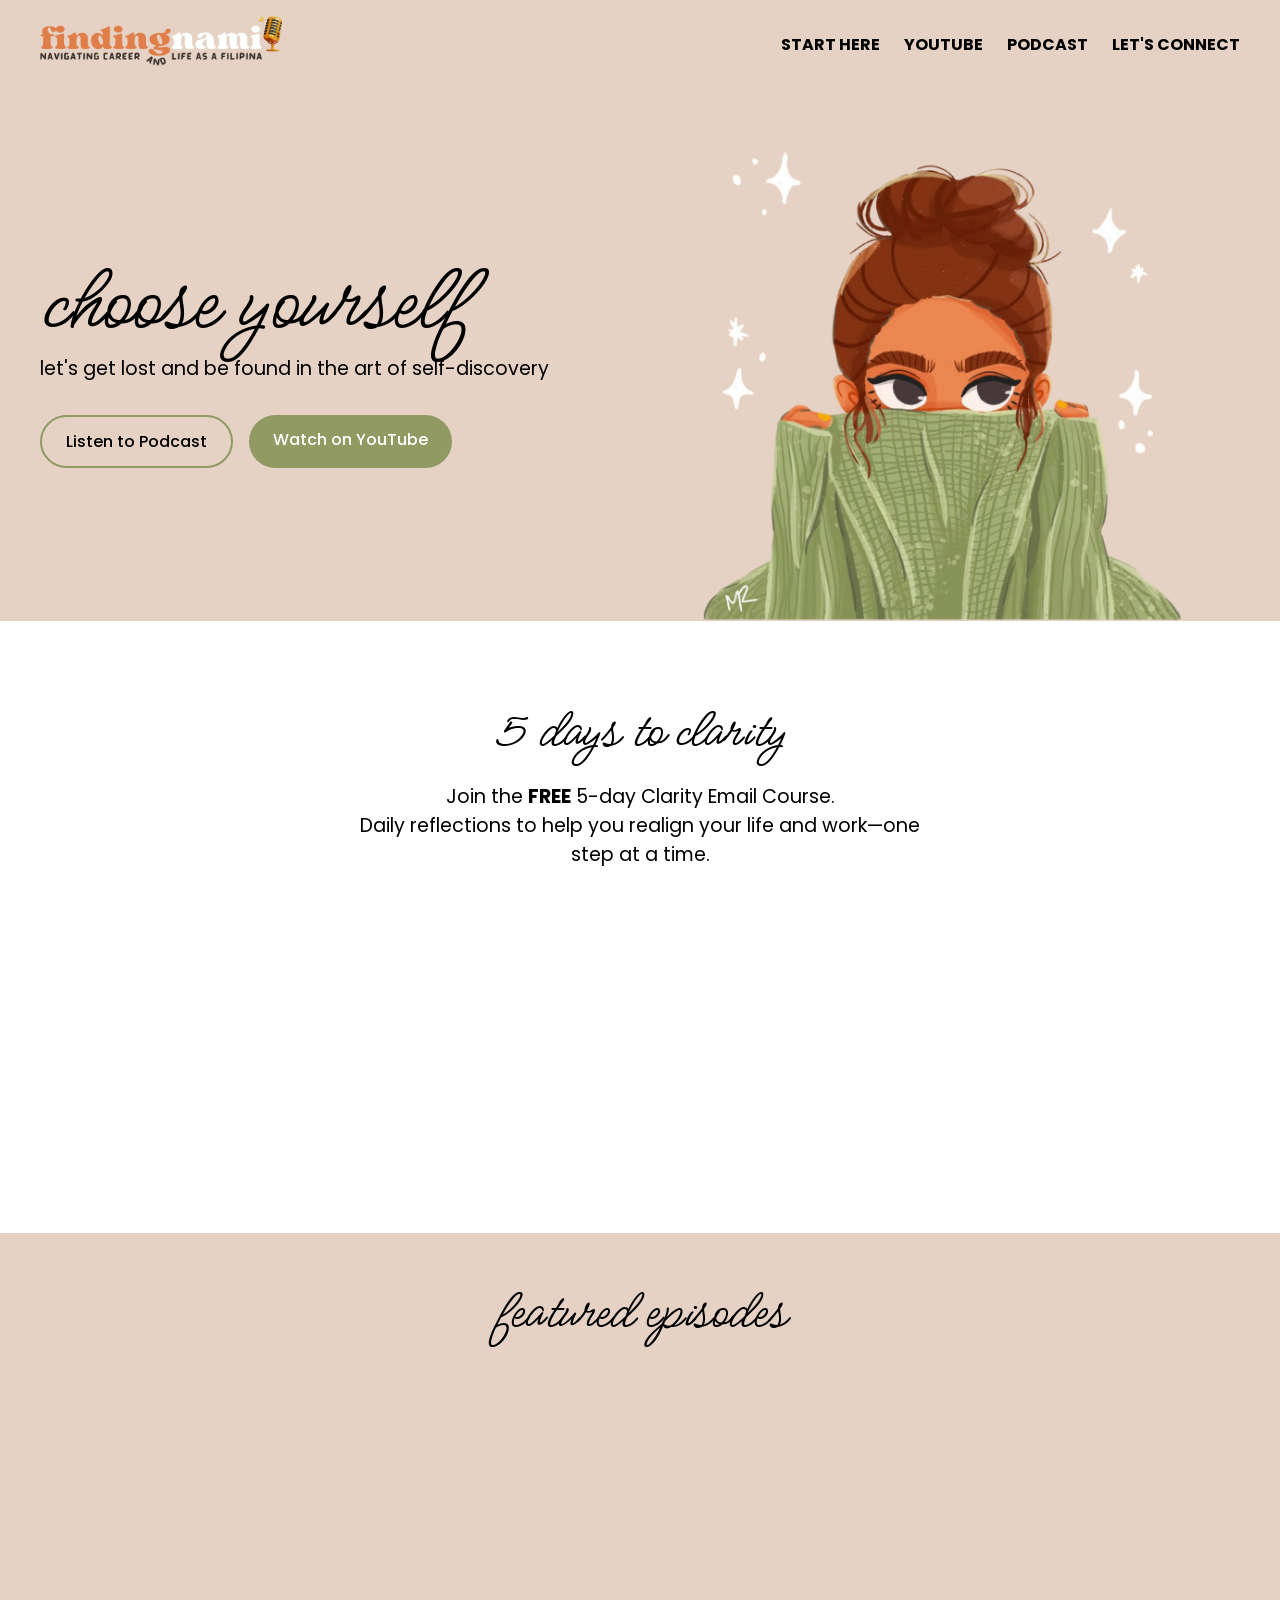
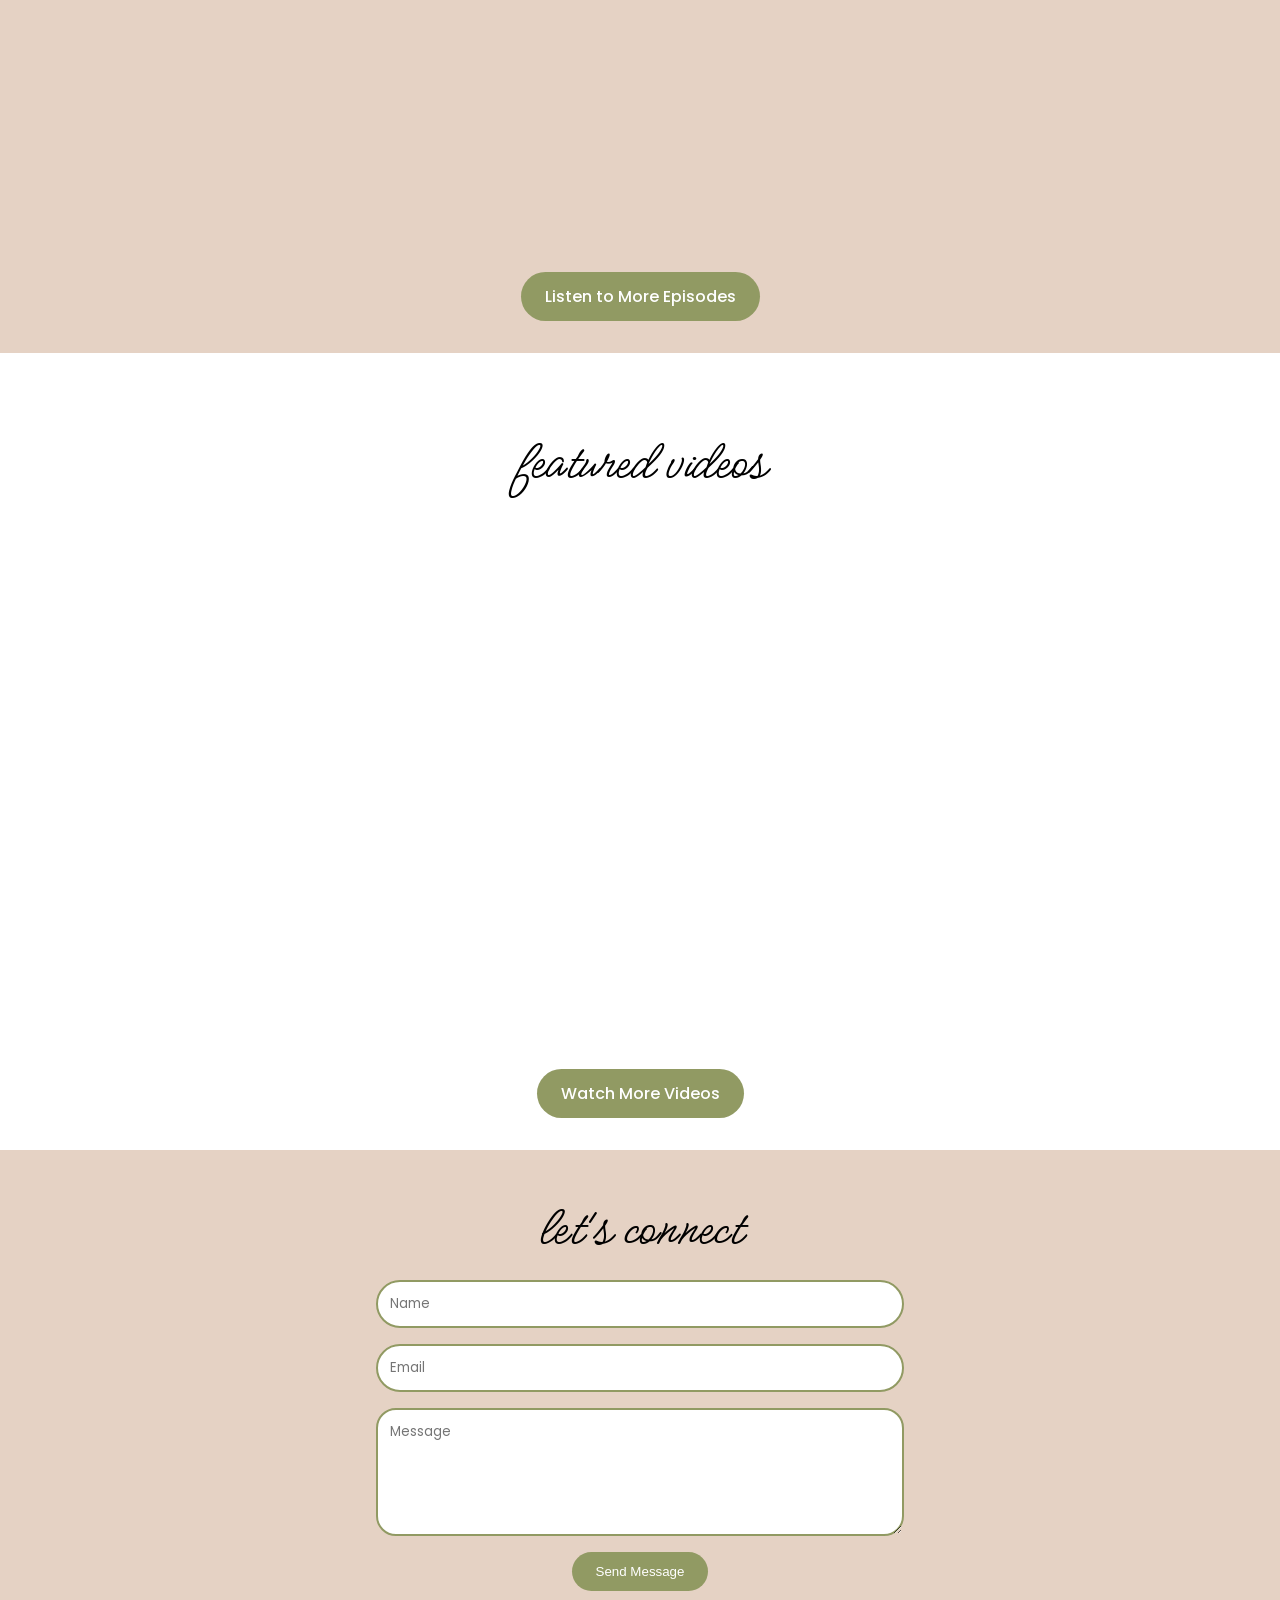
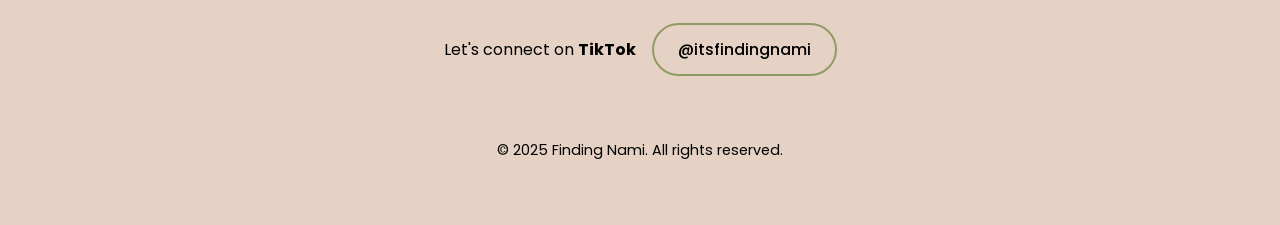
==== index.html @ 9c618890 "update buttons and from" ====
<!DOCTYPE html>
<html lang="en">
<head>
  <meta charset="UTF-8" />
  <meta name="viewport" content="width=device-width, initial-scale=1.0" />
  <title>Finding Nami</title>
  <link href="https://fonts.googleapis.com/css2?family=Meow+Script&family=Poppins:wght@300;400;600&display=swap" rel="stylesheet">
  <link rel="stylesheet" href="styles.css">
</head>
<body>
  <header>
    <div class="logo">
        <img src="Assets/findingnami-logo.png" alt="Finding Nami Logo" />
    </div>
    <nav class="desktop-nav">
      <a href="#start">START HERE</a>
      <a href="#youtube">YOUTUBE</a>
      <a href="#podcast">PODCAST</a>
      <a href="#connect">LET'S CONNECT</a>
    </nav>
    <div class="hamburger" id="hamburger">
      <div class="bar"></div>
      <div class="bar"></div>
      <div class="bar"></div>
    </div>
    <nav class="mobile-nav" id="mobileNav">
      <a href="#start">START HERE</a>
      <a href="#youtube">YOUTUBE</a>
      <a href="#podcast">PODCAST</a>
      <a href="#connect">LET'S CONNECT</a>
    </nav>
  </header>

  <section class="hero">
    <div class="hero-text">
      <h1 class="fade-left">choose yourself</h1>
      <p>let's get lost and be found in the art of self-discovery</p>
      <div class="buttons">
        <a href="#podcast" class="btn-outline">Listen to Podcast</a>
        <a href="#youtube" class="btn-filled">Watch on YouTube</a>
      </div>
    </div>
    <div class="hero-img">
      <img src="Assets/hero-image.png" alt="podcast art" />
    </div>
  </section>

  <section id="start">
    <div class="wrapper">
  <h2 class="section-title">5 days to clarity</h2>
  <p class="subheading">
    Join the <strong>FREE</strong> 5-day Clarity Email Course.<br />
    Daily reflections to help you realign your life and work—one step at a time.
  </p>

  <div class="beehiiv-wrapper">
  <iframe 
    src="https://subscribe-forms.beehiiv.com/7eb0eda3-1965-4db3-85fc-6cc9157472f8"
    class="beehiiv-embed"
    frameborder="0"
    scrolling="no">
  </iframe>
</div>

  </div>
</section>
  
  <div data-beehiiv-form="7eb0eda3-1965-4db3-85fc-6cc9157472f8" data-beehiiv-form-embed="true"></div>
  <script async src="https://subscribe-forms.beehiiv.com/embed.js"></script>
</section>


  



  <section id="podcast" class="fade-in">
    <div class="wrapper">
  <h2 class="section-title">featured episodes</h2>

  <!-- Auto-updating latest episode (Spotify Show Embed) -->
  <div class="podcast-latest">
    <iframe 
      style="border-radius:12px" 
      src="https://open.spotify.com/embed/show/1L1lXG83sHGZ2fkeadP5fZ" 
      width="100%" 
      height="152" 
      frameborder="0" 
      allow="autoplay; clipboard-write; encrypted-media; fullscreen; picture-in-picture" 
      loading="lazy">
    </iframe>
  </div>

  <!-- Manually added recent episodes -->
  <div class="podcast-grid">
    <!-- Replace EPISODE_ID_1 and EPISODE_ID_2 with your real ones -->
    <iframe 
      style="border-radius:12px" 
      src="https://open.spotify.com/embed/episode/2FotekSiltUQz8Az6QCmD9" 
      width="100%" 
      height="152" 
      frameborder="0" 
      allow="autoplay; clipboard-write; encrypted-media; fullscreen; picture-in-picture" 
      loading="lazy">
    </iframe>

    <iframe 
      style="border-radius:12px" 
      src="https://open.spotify.com/embed/episode/4nx0Om9UaBrQkd7lR9Ir2S" 
      width="100%" 
      height="152" 
      frameborder="0" 
      allow="autoplay; clipboard-write; encrypted-media; fullscreen; picture-in-picture" 
      loading="lazy">
    </iframe>
  </div>

  <div class="buttons center-btn">
        <a href="https://open.spotify.com/show/1L1lXG83sHGZ2fkeadP5fZ" class="btn-filled">Listen to More Episodes</a>
      </div>
</div>
</section>

<section id="youtube" class="fade-in">
    <div class="wrapper">
  <h2 class="section-title">featured videos</h2>
  <div class="playlist-container">
    
    <!-- Main Playlist (Left) -->
    <div class="main-playlist">
      <iframe 
        width="100%" 
        height="500" 
        src="https://www.youtube.com/embed/videoseries?list=UU6l19gkK8lrSNndKZn0g7qA" 
        frameborder="0" 
        allow="accelerometer; autoplay; clipboard-write; encrypted-media; gyroscope; picture-in-picture" 
        allowfullscreen>
      </iframe>
    </div>

    <!-- Sidebar Playlists (Right) -->
    <div class="sidebar-playlists">
      <iframe 
        width="100%" 
        height="150" 
        src="https://www.youtube.com/embed/videoseries?list=PL9J-J-fU6z0ut56jv21uijq3hP5XPcJ7s" 
        frameborder="0" 
        allowfullscreen>
      </iframe>
      <iframe 
        width="100%" 
        height="150" 
        src="https://www.youtube.com/embed/videoseries?list=PL9J-J-fU6z0tZ53-jjkLgptfhuTUybLL_" 
        frameborder="0" 
        allowfullscreen>
      </iframe>
      <iframe 
        width="100%" 
        height="150" 
        src="https://www.youtube.com/embed/videoseries?list=PL9J-J-fU6z0t3MOR-mCqgVOJbLePaRjXH" 
        frameborder="0" 
        allowfullscreen>
      </iframe>
    </div>

  </div>

  <div class="buttons center-btn">
        <a href="https://youtube.com/@itsfindingnami" class="btn-filled">Watch More Videos</a>
      </div>
    </div>
</section>


  <section id="connect" class="fade-in">
  <h2 class="section-title">let's connect</h2>
  <form action="https://formsubmit.co/itsfindingnami@gmail.com" method="POST">
    <input type="text" name="name" placeholder="Name" required />
    <input type="email" name="email" placeholder="Email" required />
    <textarea name="message" rows="5" placeholder="Message" required></textarea>

    <input type="hidden" name="_captcha" value="false">
    <!-- Optional redirect -->
    <!-- <input type="hidden" name="_next" value="https://yourdomain.com/thank-you.html"> -->

    <button class="btn-filled" type="submit">Send Message</button>
  </form>
<section id="social-links">
  <div class="connect-social">
    <p class="social-handle">Let's connect on <strong>TikTok</strong></p>
    <div class="buttons">
      <a href="https://tiktok.com/@itsfindingnami" class="btn-outline">@itsfindingnami</a>
    </div>
  </div>
</section>



  <footer>
    &copy; 2025 Finding Nami. All rights reserved.
  </footer>

  <script src="script.js" defer></script>

</body>
</html>
---- styles.css ----
/* Base Styles */
html {
  scroll-behavior: smooth;
}

.fade-in {
  opacity: 0;
  transform: translateY(30px);
  transition: opacity 0.8s ease, transform 0.8s ease;
}

.fade-in.show {
  opacity: 1;
  transform: translateY(0);
}

.fade-left {
  opacity: 0;
  transform: translateX(-50px);
  transition: opacity 1s ease, transform 1s ease;
}

.fade-left.show {
  opacity: 1;
  transform: translateX(0);
}


body {
  margin: 0;
  font-family: 'Poppins', sans-serif;
  background-color: #E5D2C4;
  color: #000;
}

.wrapper {
  max-width: 1200px;
  margin: 0 auto;
  padding: 0 1rem;
}

header {
  display: flex;
  justify-content: space-between;
  align-items: center;
  padding: 1rem 2rem;
  background-color: #E5D2C4;
  color: black;
  position: relative;
  max-width: 1200px;
  margin: 0 auto;
}

.logo img {
  max-height: 50px;
}

nav.desktop-nav {
  display: flex;
}

nav.desktop-nav a {
  color: #000;
  text-decoration: none;
  margin-left: 1.5rem;
  font-weight: 700;
}

.hamburger {
  display: none;
  flex-direction: column;
  cursor: pointer;
  gap: 4px;
}

.hamburger .bar {
  width: 25px;
  height: 3px;
  background-color: #000;
}

nav.mobile-nav {
  display: none;
  flex-direction: column;
  position: absolute;
  top: 100%;
  left: 0;
  width: 100%;
  background-color: #E5D2C4;
  padding: 1rem 0;
  text-align: center;
  z-index: 10;
}

nav.mobile-nav.show {
  display: flex;
}

nav.mobile-nav a {
  margin: 0.5rem 0;
  font-weight: bold;
  color: #000;
  text-decoration: none;
}

section {
  padding: 0 2rem 2rem 2rem;
}

section > .wrapper {
  max-width: 1200px;
  margin: 0 auto;
}

.hero {
  display: flex;
  flex-wrap: wrap;
  align-items: center;
  justify-content: space-between;
  padding-bottom: 0;
  max-width: 1200px;
  margin: 0 auto;
  padding: 2rem;
  padding-bottom: 0;
}

.hero-text {
  flex: 1 1 45%;
}

.hero-text h1 {
  font-family: 'Meow Script', cursive;
  font-size: 6rem;
  margin: 0 0 1rem;
  font-weight: 400;
  line-height: 60px;
}

.hero-text p {
  font-size: 1.2rem;
  margin-bottom: 2rem;
}

.buttons {
  display: flex;
  gap: 1rem;
  flex-wrap: wrap;
}

.btn-outline,
.btn-filled {
  text-decoration: none;
  display: inline-block;
}

.btn-outline {
  border: 2px solid #919A63;
  padding: 0.75rem 1.5rem;
  border-radius: 999px;
  background: none;
  color: black;
  font-weight: 500;
  cursor: pointer;
}

.btn-outline:hover {
  background-color: #919A63;
  color: #fff;
}

.btn-filled {
  background-color: #919A63;
  color: white;
  border: none;
  padding: 0.75rem 1.5rem;
  border-radius: 999px;
  font-weight: 500;
  cursor: pointer;
}

.btn-filled:hover {
  background-color: #fff;
  color: #919A63;
}

.hero-img {
  flex: 1 1 45%;
  display: flex;
  justify-content: center;
  align-items: center;
}

.hero-img img {
  width: 100%;
  height: auto;
  max-width: 500px;
}

h2.section-title {
  text-align: center;
  font-family: 'Meow Script', cursive;
  font-size: 3.5rem;
  margin-bottom: 1rem;
  font-weight: 400;
}

.subheading {
  text-align: center;
  font-size: 1.2rem;
  max-width: 600px;
  margin: 0 auto 2rem;
}

.center-embed {
  display: flex;
  justify-content: center;
}

form {
  display: flex;
  flex-direction: column;
  align-items: center;
  gap: 1rem;
  max-width: 500px;
  margin: 0 auto;
}

input, textarea {
  width: 100%;
  padding: 0.75rem;
  border-radius: 999px;
  border: 2px solid #919A63;
  font-family: 'Poppins', sans-serif;
}

textarea {
  border-radius: 20px;
  resize: vertical;
}

footer {
  text-align: center;
  padding: 2rem;
  font-size: 0.9rem;
}

.social-handle {
  text-align: center;
  margin-top: 2rem;
}

#start, #youtube {
  background-color: #ffffff;
  padding: 2rem 0;
  width: 100%;
}

#start > *, #podcast > * {
  max-width: 1200px;
  margin-left: auto;
  margin-right: auto;
  padding: 0 2rem;
}

[data-beehiiv-form] {
  display: block !important;
  max-width: 600px;
  margin: 2rem auto 0;
}

.playlist-container {
  display: flex;
  flex-wrap: wrap;
  gap: 2rem;
  margin-top: 2rem;
}

.main-playlist {
  flex: 2;
  min-width: 300px;
}

.sidebar-playlists {
  flex: 1;
  display: flex;
  flex-direction: column;
  gap: 1rem;
  min-width: 250px;
}

.sidebar-playlists iframe {
  border-radius: 8px;
}

.center-btn {
  display: flex;
  justify-content: center;
  margin-top: 2rem;
}

.beehiiv-wrapper {
  display: flex;
  justify-content: center;
  padding: 0 1rem;
  box-sizing: border-box;
  width: 100%;
  overflow-x: hidden;
}

.beehiiv-embed {
  width: 100%;
  max-width: 100%;
  height: 300px;
  border: none;
  border-radius: 12px;
  background-color: white;
  box-sizing: border-box;
}

.connect-social {
  display: flex;
  align-items: center;
  justify-content: center;
  gap: 1rem;
  flex-wrap: wrap;
  margin-top: 2rem;
  text-align: center;
}

.connect-social p {
  margin: 0;
}



/* Mobile Styles */
@media (max-width: 768px) {
  header {
    flex-direction: row;
    justify-content: space-between;
    align-items: center;
  }

  .logo {
    order: 1;
  }

  .hamburger {
    display: flex;
    order: 2;
    margin-top: 0;
  }

  .desktop-nav {
    display: none !important;
  }

  .hero {
    flex-direction: column;
    text-align: center;
  }

  .hero-text, .hero-img {
    flex: 1 1 100%;
  }

  .buttons {
    justify-content: center;

  }

  .playlist-container {
    flex-direction: column;
  }

  .main-playlist iframe,
  .sidebar-playlists iframe {
    height: 250px;
  }

  nav.mobile-nav {
  flex-direction: column;
  position: fixed;
  top: 0;
  right: -100%; /* hidden off-screen */
  left: auto;
  height: 100vh;
  width: 250px;
  background-color: #E5D2C4;
  padding: 2rem 1rem;
  text-align: center;
  z-index: 1000;
  transition: right 0.3s ease-in-out;
  display: flex; /* Always set to flex, no display: none */
  pointer-events: none; /* Prevent interaction when hidden */
  opacity: 0; /* Make invisible */
}

nav.mobile-nav.show {
  right: 0; /* Slide in */
  pointer-events: auto; /* Enable interaction */
  opacity: 1;
}

.beehiiv-embed {
    height: 350px; /* increase if content is tall on small screens */
  }


}
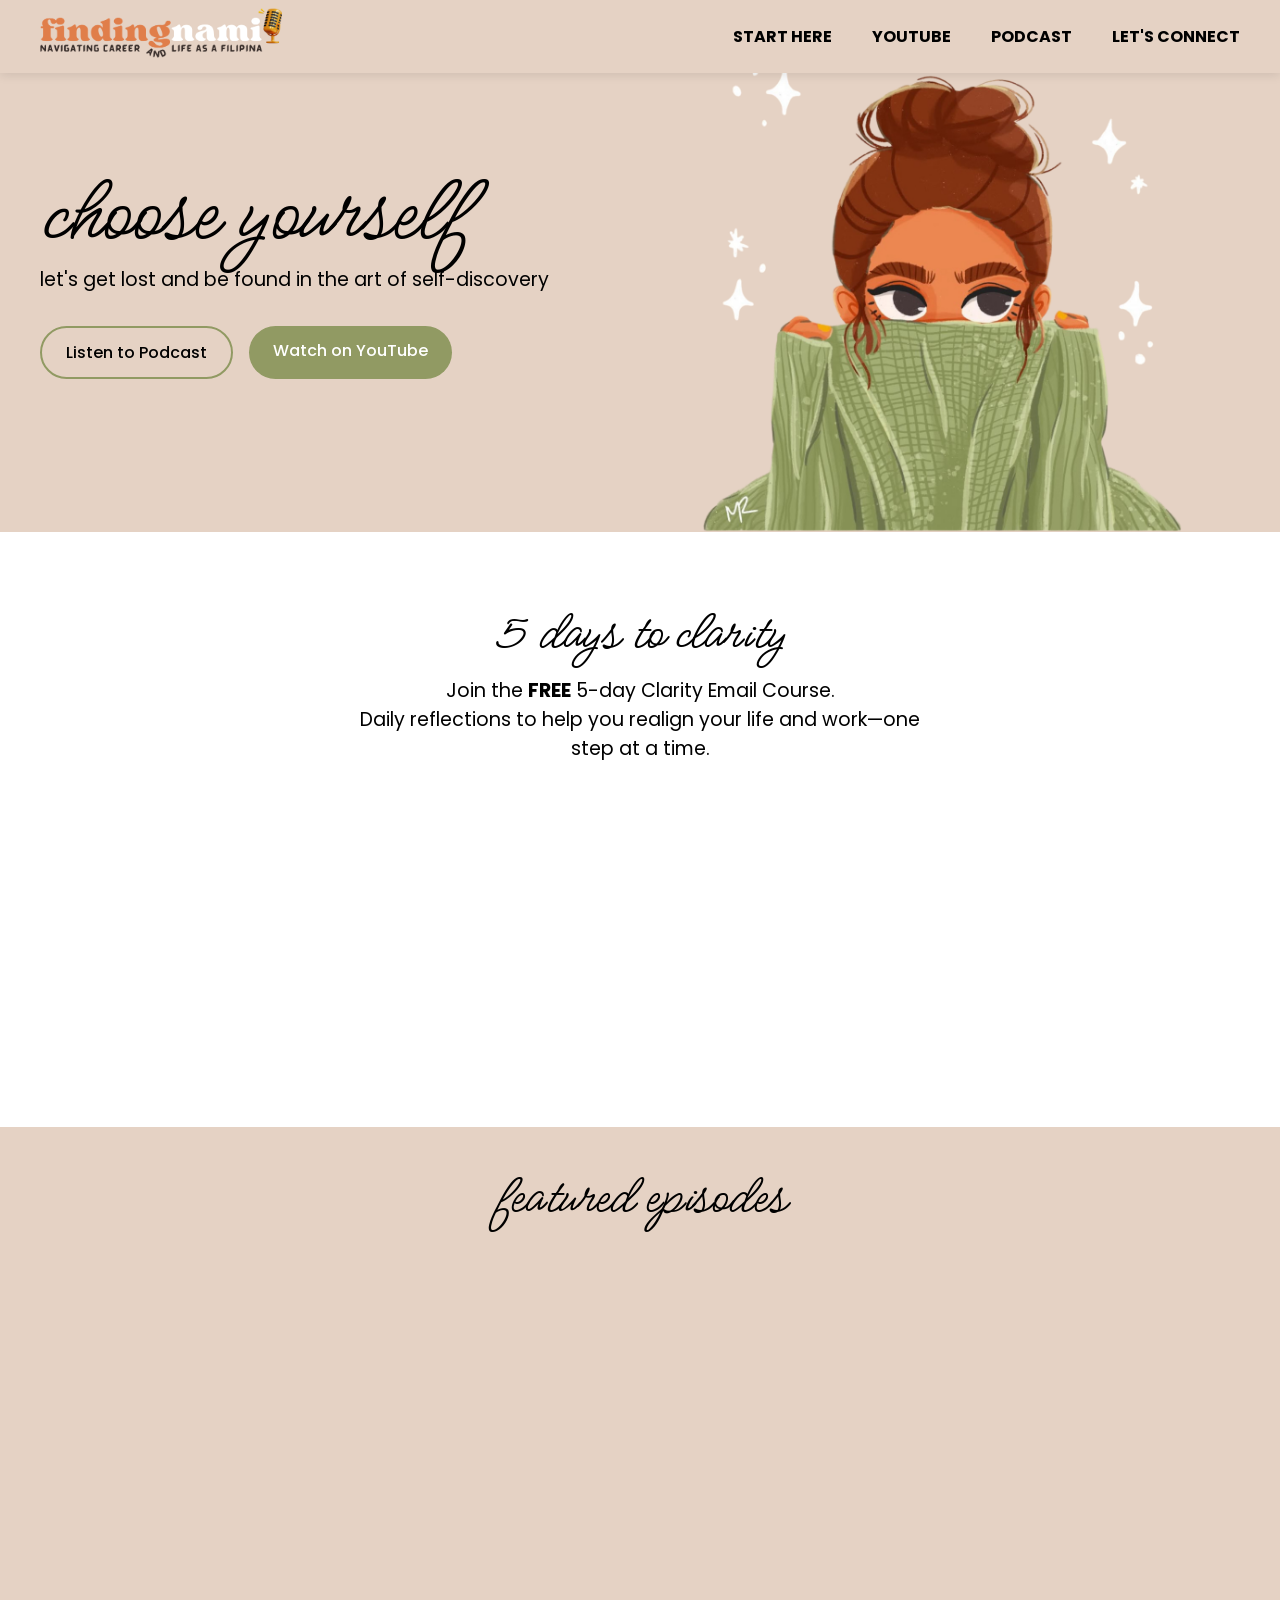
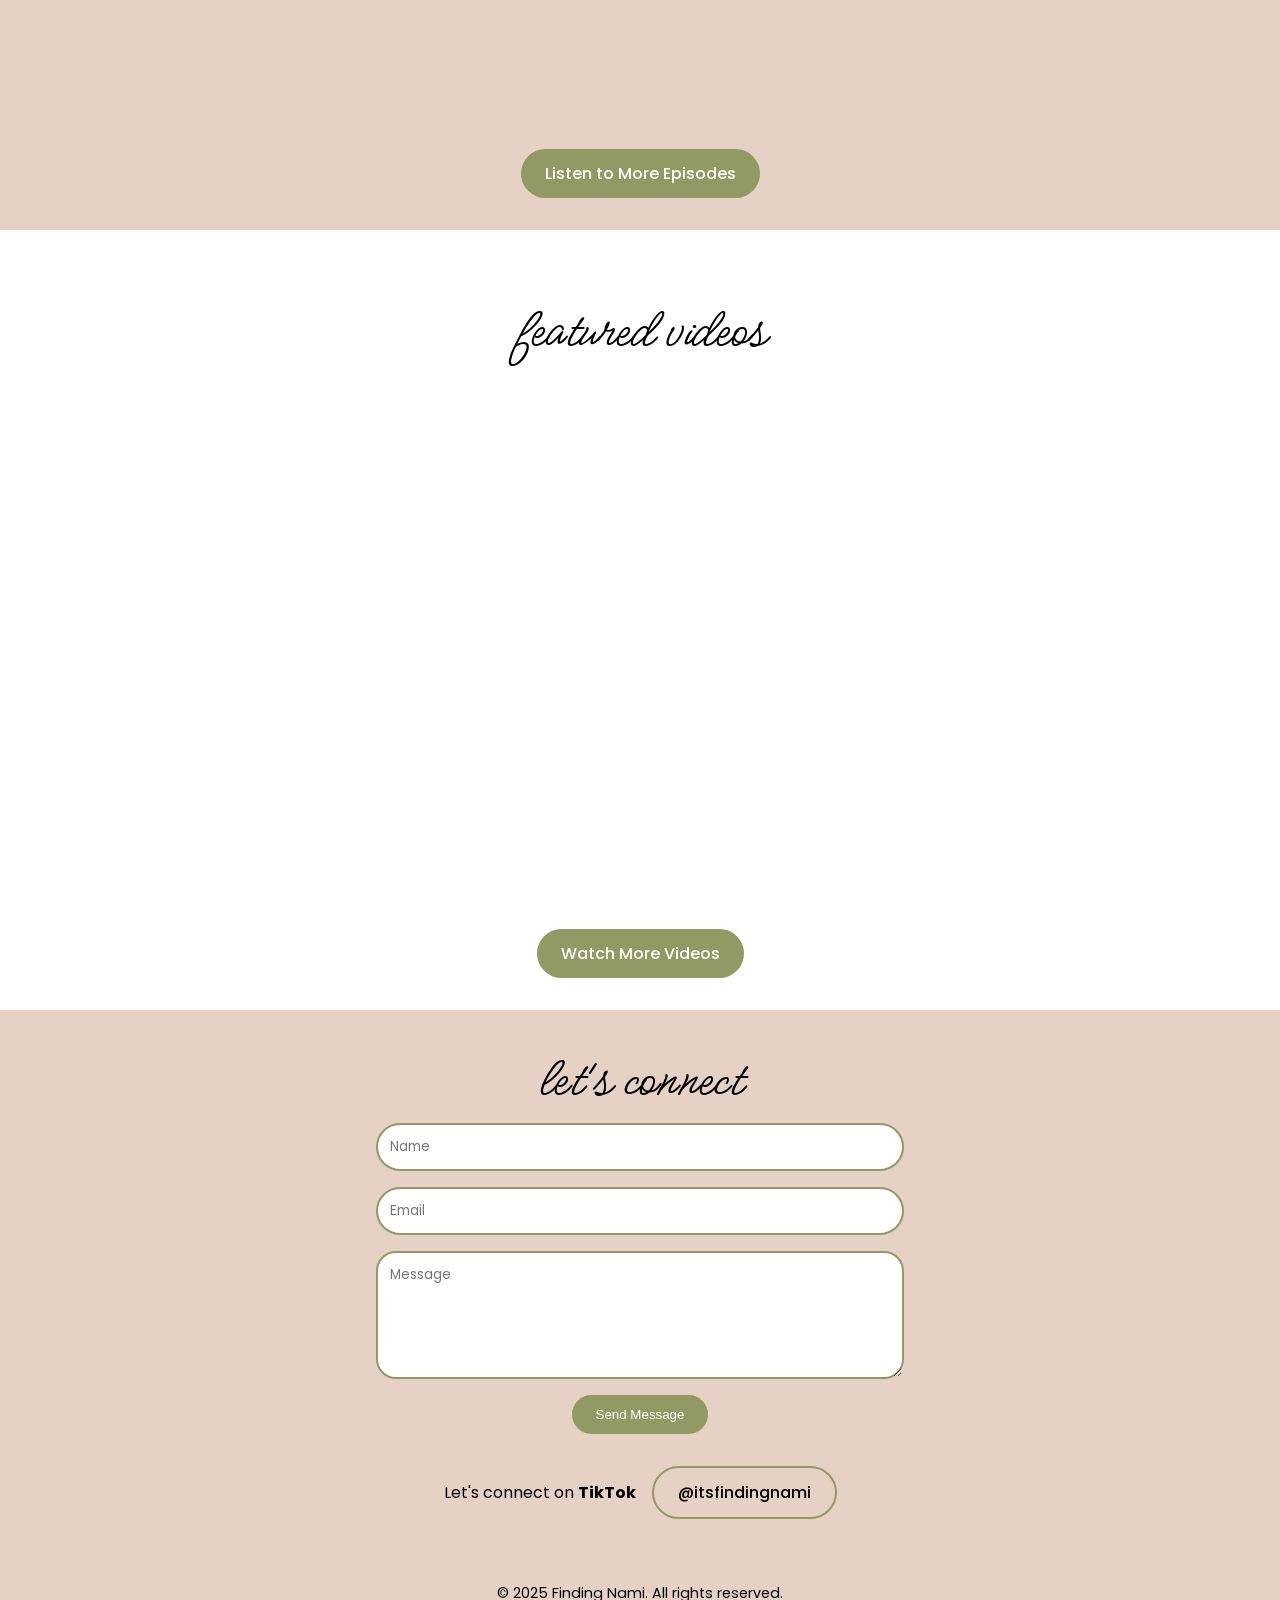
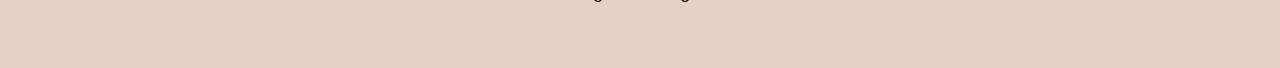
==== commit b040481d: "update header" ====
--- a/index.html
+++ b/index.html
@@ -9,6 +9,7 @@
 </head>
 <body>
   <header>
+    <div class="header-inner">
     <div class="logo">
         <img src="Assets/findingnami-logo.png" alt="Finding Nami Logo" />
     </div>
@@ -42,6 +43,7 @@
     </div>
     <div class="hero-img">
       <img src="Assets/hero-image.png" alt="podcast art" />
+    </div>
     </div>
   </section>
 
--- a/styles.css
+++ b/styles.css
@@ -40,16 +40,26 @@
 }
 
 header {
+  position: fixed;
+  top: 0;
+  left: 0;
+  width: 100%;
+  background-color: #E5D2C4;
+  color: black;
+  z-index: 999;
+  box-shadow: 0 2px 10px rgba(0, 0, 0, 0.1);
+}
+
+.header-inner {
+  max-width: 1200px;
+  margin: 0 auto;
+  padding: 0.5rem 1rem;
   display: flex;
   justify-content: space-between;
   align-items: center;
-  padding: 1rem 2rem;
-  background-color: #E5D2C4;
-  color: black;
-  position: relative;
-  max-width: 1200px;
-  margin: 0 auto;
-}
+}
+
+
 
 .logo img {
   max-height: 50px;
@@ -57,6 +67,8 @@
 
 nav.desktop-nav {
   display: flex;
+  white-space: nowrap; /* Prevent wrapping */
+  gap: 1rem; /* Add space between links if needed */
 }
 
 nav.desktop-nav a {
@@ -202,6 +214,8 @@
   font-size: 3.5rem;
   margin-bottom: 1rem;
   font-weight: 400;
+  line-height: 50px;
+  flex-wrap: no-wrap;
 }
 
 .subheading {
@@ -259,7 +273,7 @@
   max-width: 1200px;
   margin-left: auto;
   margin-right: auto;
-  padding: 0 2rem;
+  padding: 0 1rem;
 }
 
 [data-beehiiv-form] {
@@ -366,6 +380,8 @@
 
   .buttons {
     justify-content: center;
+    flex-wrap: nowrap;
+    text-align: center;
 
   }
 
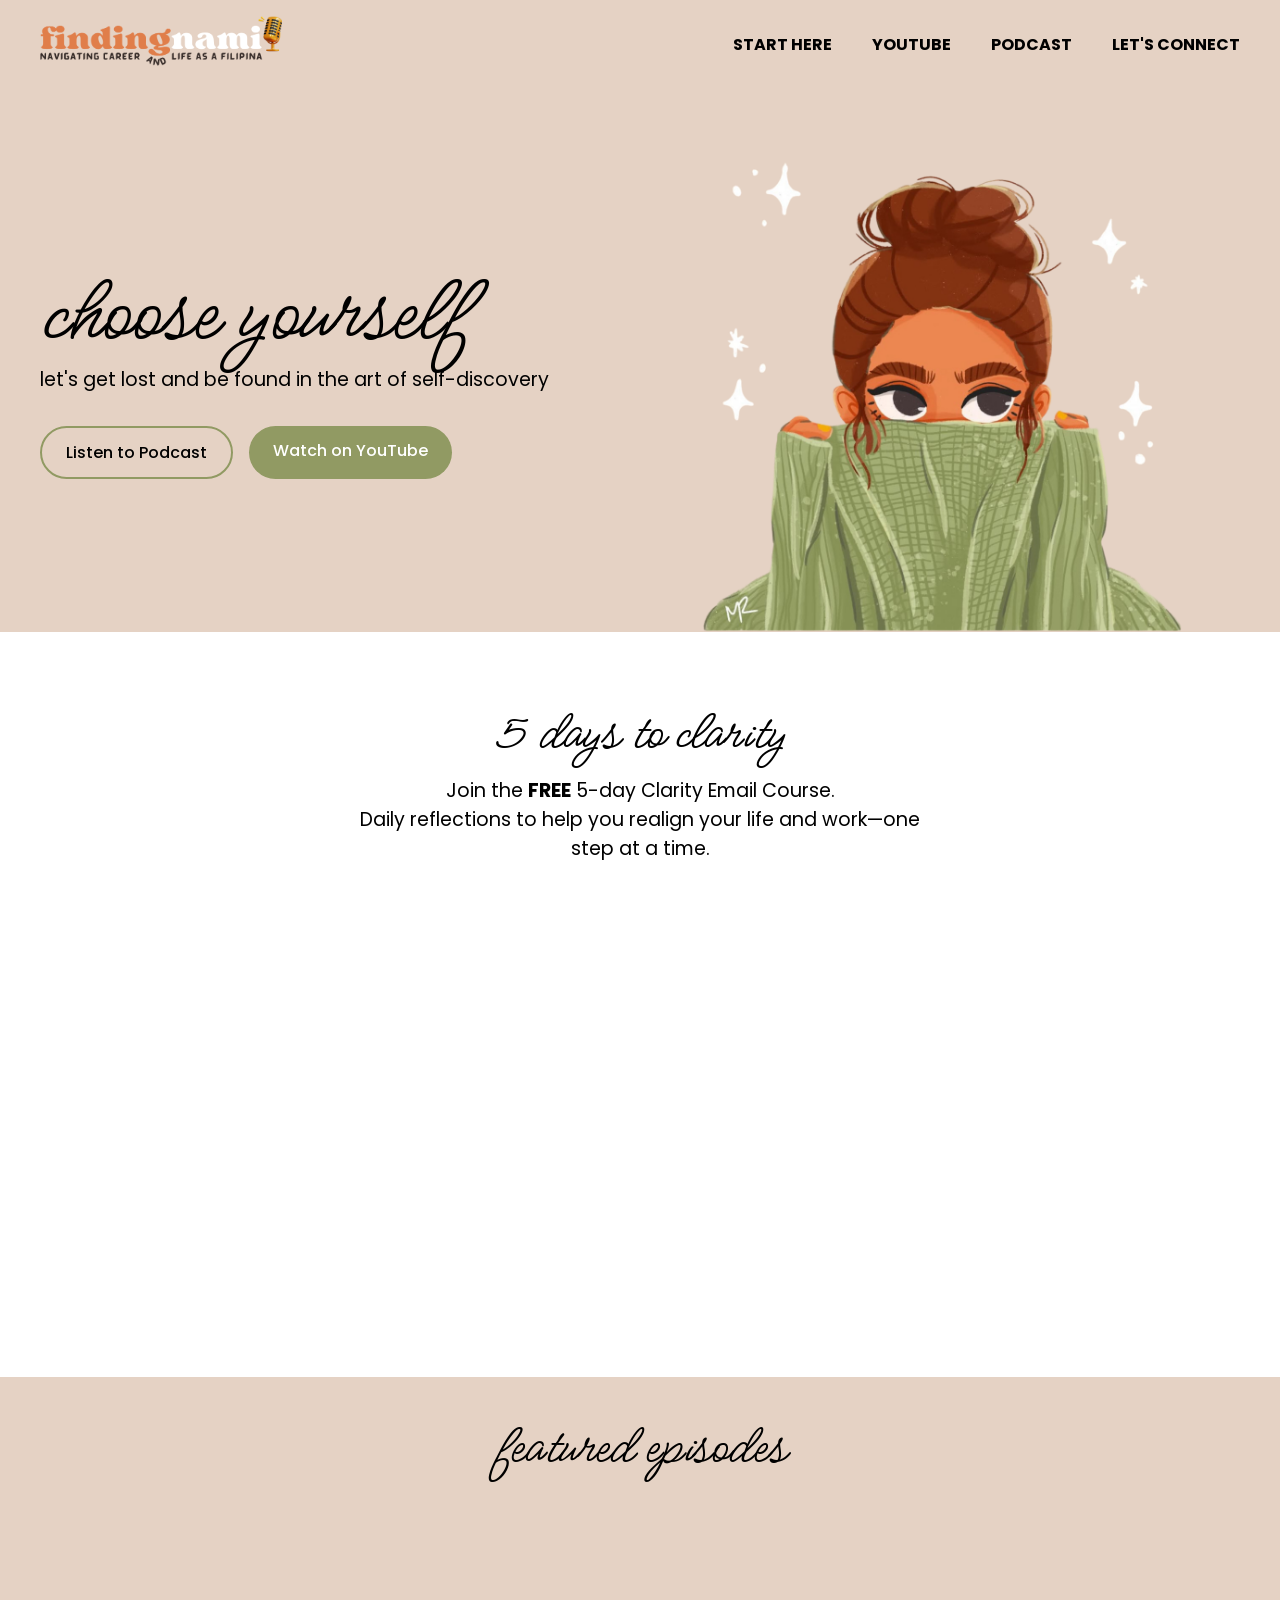
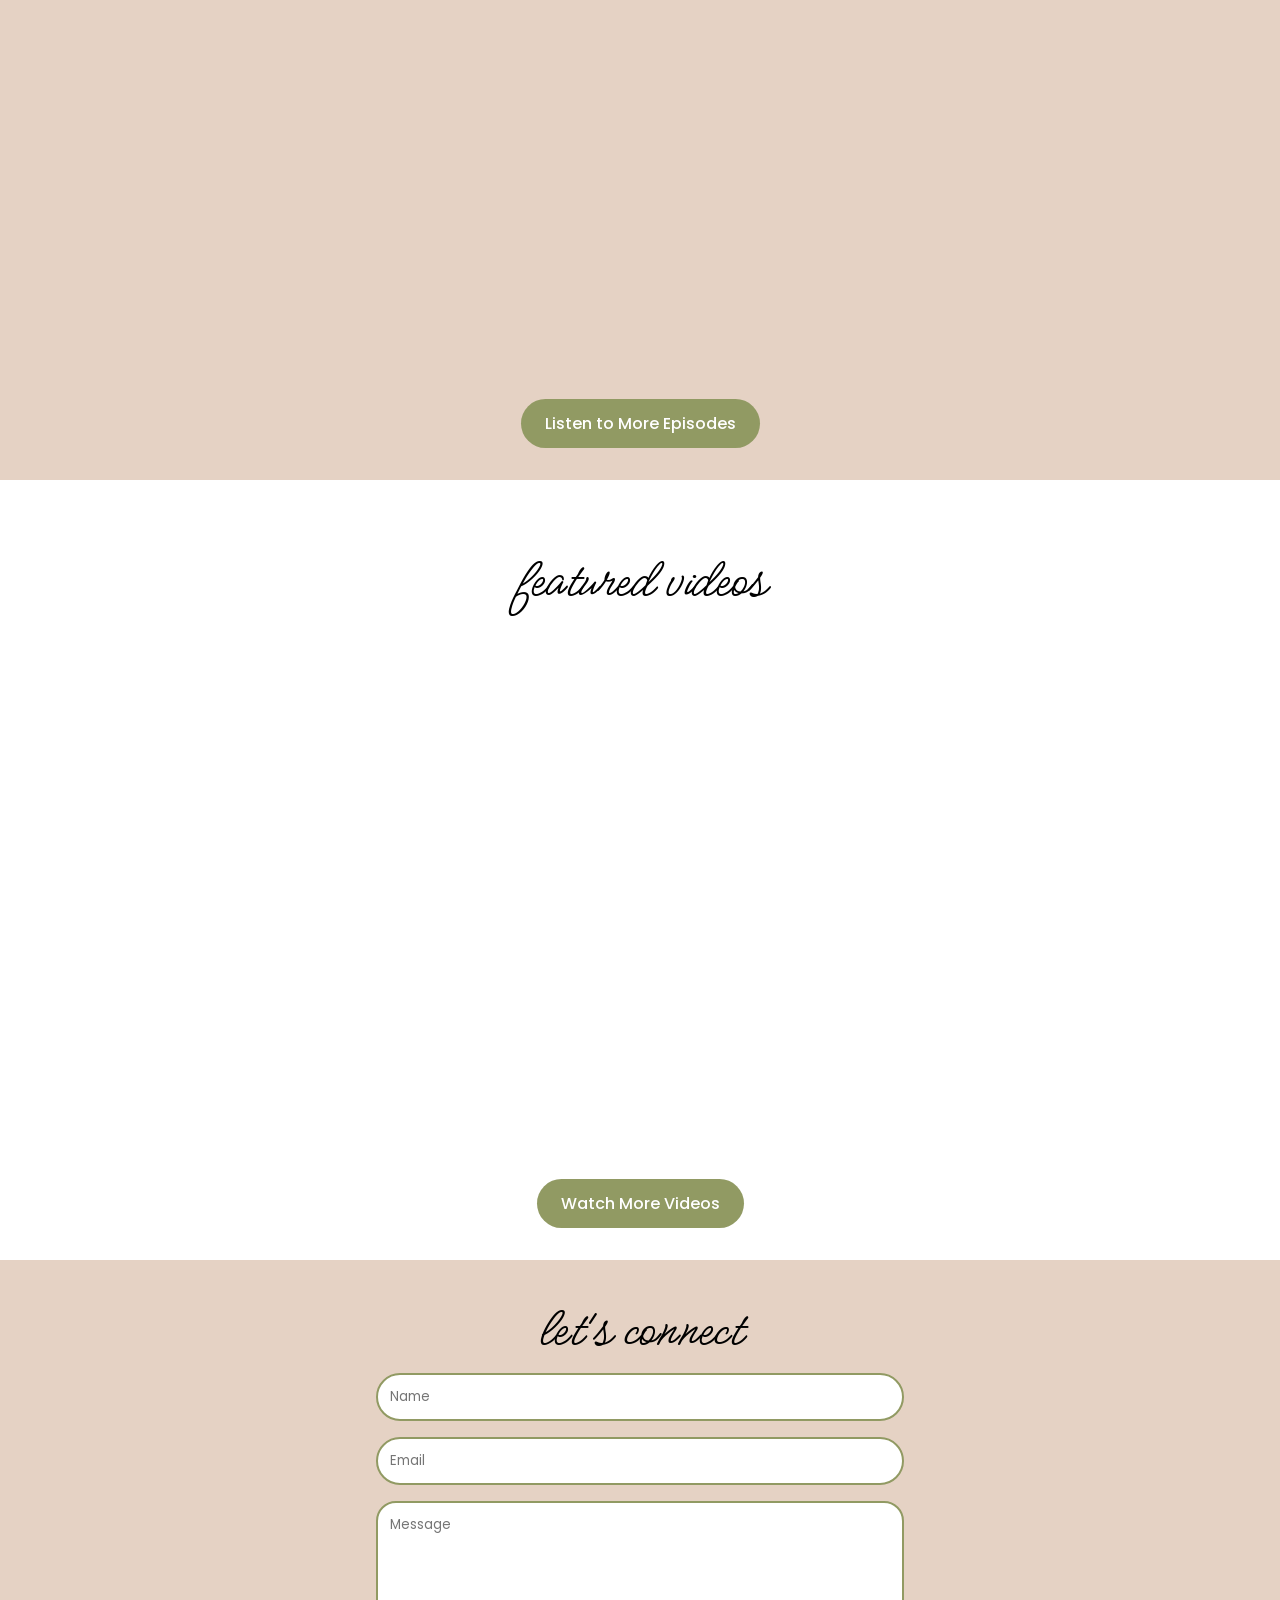
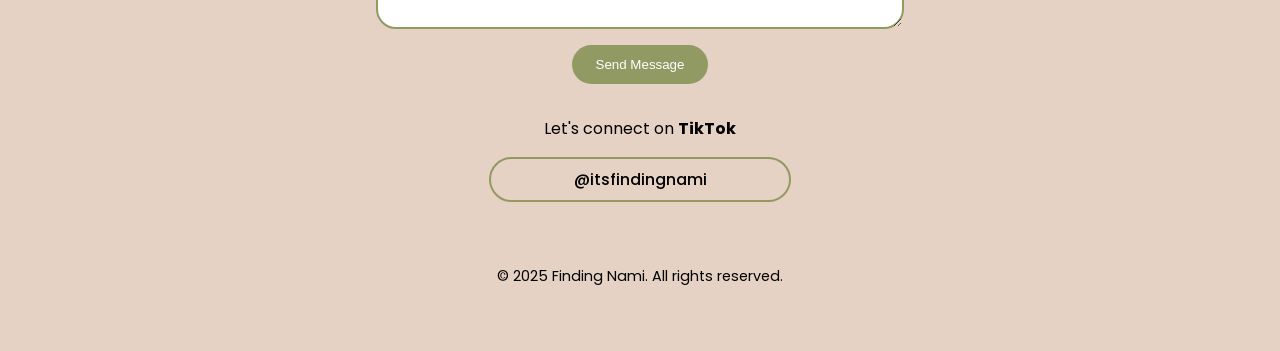
==== commit f674b1f4: "fix errors" ====
--- a/index.html
+++ b/index.html
@@ -48,29 +48,31 @@
   </section>
 
   <section id="start">
-    <div class="wrapper">
-  <h2 class="section-title">5 days to clarity</h2>
-  <p class="subheading">
-    Join the <strong>FREE</strong> 5-day Clarity Email Course.<br />
-    Daily reflections to help you realign your life and work—one step at a time.
-  </p>
-
-  <div class="beehiiv-wrapper">
+  <div class="wrapper">
+    <h2 class="section-title">5 days to clarity</h2>
+    <p class="subheading">
+      Join the <strong>FREE</strong> 5-day Clarity Email Course.<br />
+      Daily reflections to help you realign your life and work—one step at a time.
+    </p>
+
+<div class="beehiiv-wrapper">
   <iframe 
-    src="https://subscribe-forms.beehiiv.com/7eb0eda3-1965-4db3-85fc-6cc9157472f8"
-    class="beehiiv-embed"
-    frameborder="0"
-    scrolling="no">
-  </iframe>
+  src="https://subscribe-forms.beehiiv.com/7eb0eda3-1965-4db3-85fc-6cc9157472f8"
+  class="beehiiv-embed"
+  frameborder="0"
+  scrolling="no"
+  width="100%"
+  style="max-width: 600px; min-width: 320px; width: 100%; border: none;">
+</iframe>
 </div>
 
-  </div>
-</section>
+    <!--<div data-beehiiv-form="7eb0eda3-1965-4db3-85fc-6cc9157472f8" data-beehiiv-form-embed="true"></div>
+    <script async src="https://subscribe-forms.beehiiv.com/embed.js"></script> -->
+  </div> 
+</section>
+
+
   
-  <div data-beehiiv-form="7eb0eda3-1965-4db3-85fc-6cc9157472f8" data-beehiiv-form-embed="true"></div>
-  <script async src="https://subscribe-forms.beehiiv.com/embed.js"></script>
-</section>
-
 
   
 
@@ -190,8 +192,8 @@
 <section id="social-links">
   <div class="connect-social">
     <p class="social-handle">Let's connect on <strong>TikTok</strong></p>
-    <div class="buttons">
-      <a href="https://tiktok.com/@itsfindingnami" class="btn-outline">@itsfindingnami</a>
+    <div class="tiktok-btn">
+      <a href="https://tiktok.com/@itsfindingnami" class="tiktok-btn-outline">@itsfindingnami</a>
     </div>
   </div>
 </section>
--- a/styles.css
+++ b/styles.css
@@ -1,6 +1,7 @@
 /* Base Styles */
 html {
   scroll-behavior: smooth;
+  overflow-x: hidden;
 }
 
 .fade-in {
@@ -31,6 +32,8 @@
   font-family: 'Poppins', sans-serif;
   background-color: #E5D2C4;
   color: #000;
+  padding-top: 100px;
+  overflow-x: hidden;
 }
 
 .wrapper {
@@ -47,13 +50,13 @@
   background-color: #E5D2C4;
   color: black;
   z-index: 999;
-  box-shadow: 0 2px 10px rgba(0, 0, 0, 0.1);
+  /* box-shadow: 0 2px 10px rgba(0, 0, 0, 0.1);*/
 }
 
 .header-inner {
   max-width: 1200px;
   margin: 0 auto;
-  padding: 0.5rem 1rem;
+  padding: 1rem;
   display: flex;
   justify-content: space-between;
   align-items: center;
@@ -156,13 +159,15 @@
 .buttons {
   display: flex;
   gap: 1rem;
-  flex-wrap: wrap;
+  flex-wrap: wrap; /* allow vertical stacking when needed */
+  justify-content: start; /* optional: center buttons */
 }
 
 .btn-outline,
 .btn-filled {
   text-decoration: none;
   display: inline-block;
+  flex-wrap: nowrap;
 }
 
 .btn-outline {
@@ -173,6 +178,7 @@
   color: black;
   font-weight: 500;
   cursor: pointer;
+  flex-wrap: nowrap;
 }
 
 .btn-outline:hover {
@@ -188,6 +194,7 @@
   border-radius: 999px;
   font-weight: 500;
   cursor: pointer;
+  flex-wrap: nowrap;
 }
 
 .btn-filled:hover {
@@ -261,6 +268,7 @@
 .social-handle {
   text-align: center;
   margin-top: 2rem;
+  margin-bottom: 0;
 }
 
 #start, #youtube {
@@ -315,37 +323,92 @@
 .beehiiv-wrapper {
   display: flex;
   justify-content: center;
+  align-items: center;
   padding: 0 1rem;
+  overflow-x: auto;         /* Allows scrolling if needed */
+  width: 100vw;             /* Take full viewport width */
+  max-width: 100%;
   box-sizing: border-box;
-  width: 100%;
-  overflow-x: hidden;
 }
 
 .beehiiv-embed {
-  width: 100%;
-  max-width: 100%;
-  height: 300px;
+  min-width: 320px;         /* Prevents being too narrow */
+  width: 100%;
+  max-width: 600px;
+  height: auto;
+  min-height: 450px;
   border: none;
   border-radius: 12px;
   background-color: white;
   box-sizing: border-box;
 }
 
+
+
+
+/* Beehiiv Override Styles */
+#beehiiv-subscribe-form {
+  width: 100% !important;
+  padding: 2rem 1rem !important;
+  box-sizing: border-box;
+  display: flex !important;
+  justify-content: center !important;
+}
+
+#beehiiv-subscribe-form form {
+  width: 100% !important;
+  max-width: 500px !important;
+  box-sizing: border-box;
+}
+
+
+
 .connect-social {
   display: flex;
+  flex-wrap: wrap;
+  justify-content: center;
   align-items: center;
-  justify-content: center;
   gap: 1rem;
-  flex-wrap: wrap;
-  margin-top: 2rem;
-  text-align: center;
-}
-
-.connect-social p {
-  margin: 0;
-}
-
-
+  text-align: center;
+}
+
+.tiktok-btn {
+  display: flex;
+  justify-content: center;
+  width: 100%;
+}
+
+.tiktok-btn a {
+  text-decoration: none;
+  padding: 0.5rem 1.5rem;
+  border: 2px solid #919A63;
+  border-radius: 999px;
+  color: black;
+  font-weight: 500;
+  white-space: nowrap;
+  width: 100%;
+  max-width: 250px;
+  text-align: center;
+}
+
+.tiktok-btn a:hover {
+  background-color: #919A63;
+  color: white;
+}
+
+
+.tiktok-btn-outline {
+  border: 2px solid #919A63;
+  padding: 0.75rem 1.5rem;
+  border-radius: 999px;
+  background: none;
+  color: black;
+  font-weight: 500;
+  cursor: pointer;
+  text-decoration: none;
+  display: inline-block;
+  flex-wrap: nowrap;
+}
 
 /* Mobile Styles */
 @media (max-width: 768px) {
@@ -379,10 +442,15 @@
   }
 
   .buttons {
-    justify-content: center;
-    flex-wrap: nowrap;
-    text-align: center;
-
+    flex-direction: column; /* stack buttons vertically */
+    align-items: center; /* center-align buttons */
+  }
+
+  .btn-outline,
+  .btn-filled {
+    width: 100%;            /* make buttons full width */
+    max-width: 300px;       /* optional: limit width */
+    text-align: center;     /* center text */
   }
 
   .playlist-container {
@@ -418,9 +486,46 @@
   opacity: 1;
 }
 
+
+
+.beehiiv-wrapper {
+  display: flex;
+  justify-content: center;
+  width: 100%;
+  padding: 0 1rem;
+  box-sizing: border-box;
+  overflow-x: auto; /* allows horizontal scroll if needed */
+  width: 100vw; 
+  margin-bottom: 0;
+  padding-bottom: 0;
+
+}
+
 .beehiiv-embed {
-    height: 350px; /* increase if content is tall on small screens */
-  }
-
-
-}
+  width: 100%;
+  max-width: 100%;
+  min-width: 320px;
+  height: auto;
+  min-height: 450px;
+  border: none;
+  border-radius: 12px;
+  background-color: white;
+  box-sizing: border-box;
+  margin: 0;
+}
+
+
+
+  .connect-social {
+    flex-wrap: wrap;
+    justify-content: center;
+    text-align: center;
+  }
+
+  .tiktok-btn a {
+    width: 100%;
+    max-width: 250px;
+  }
+
+
+}
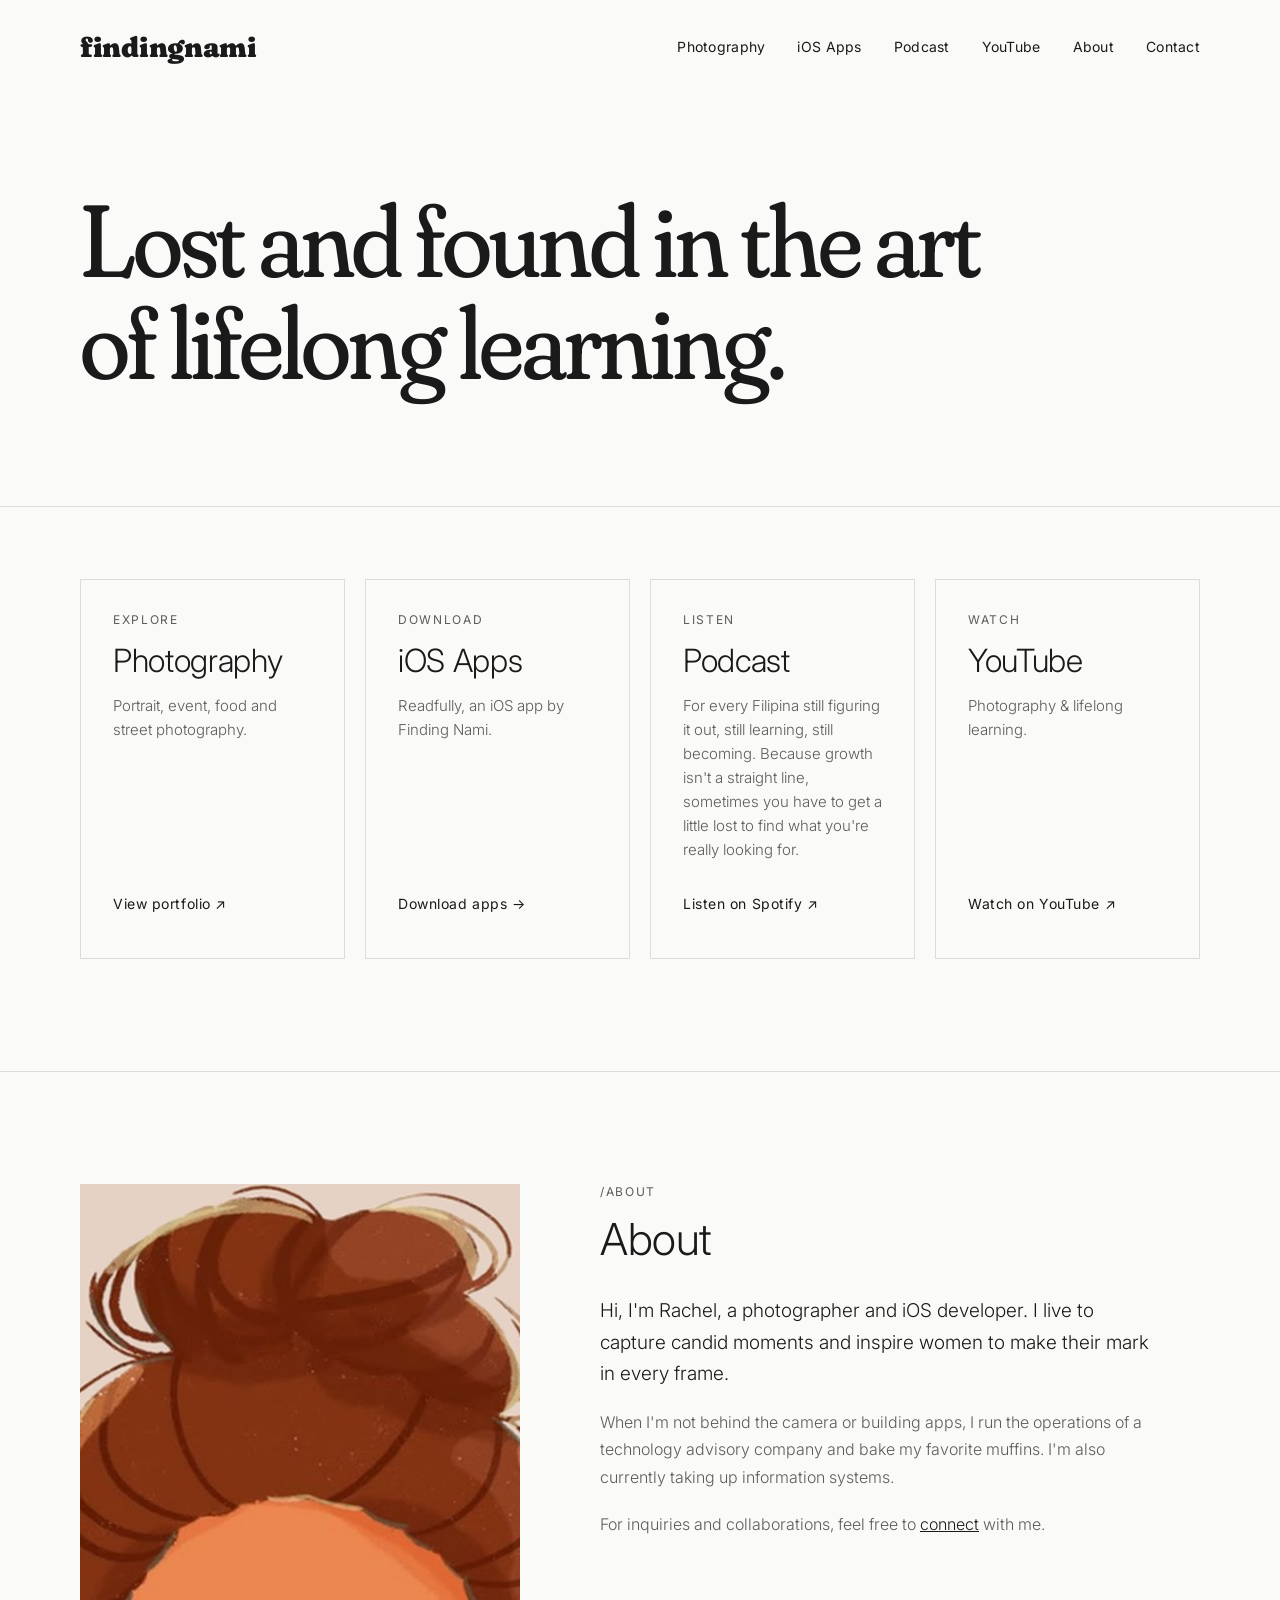
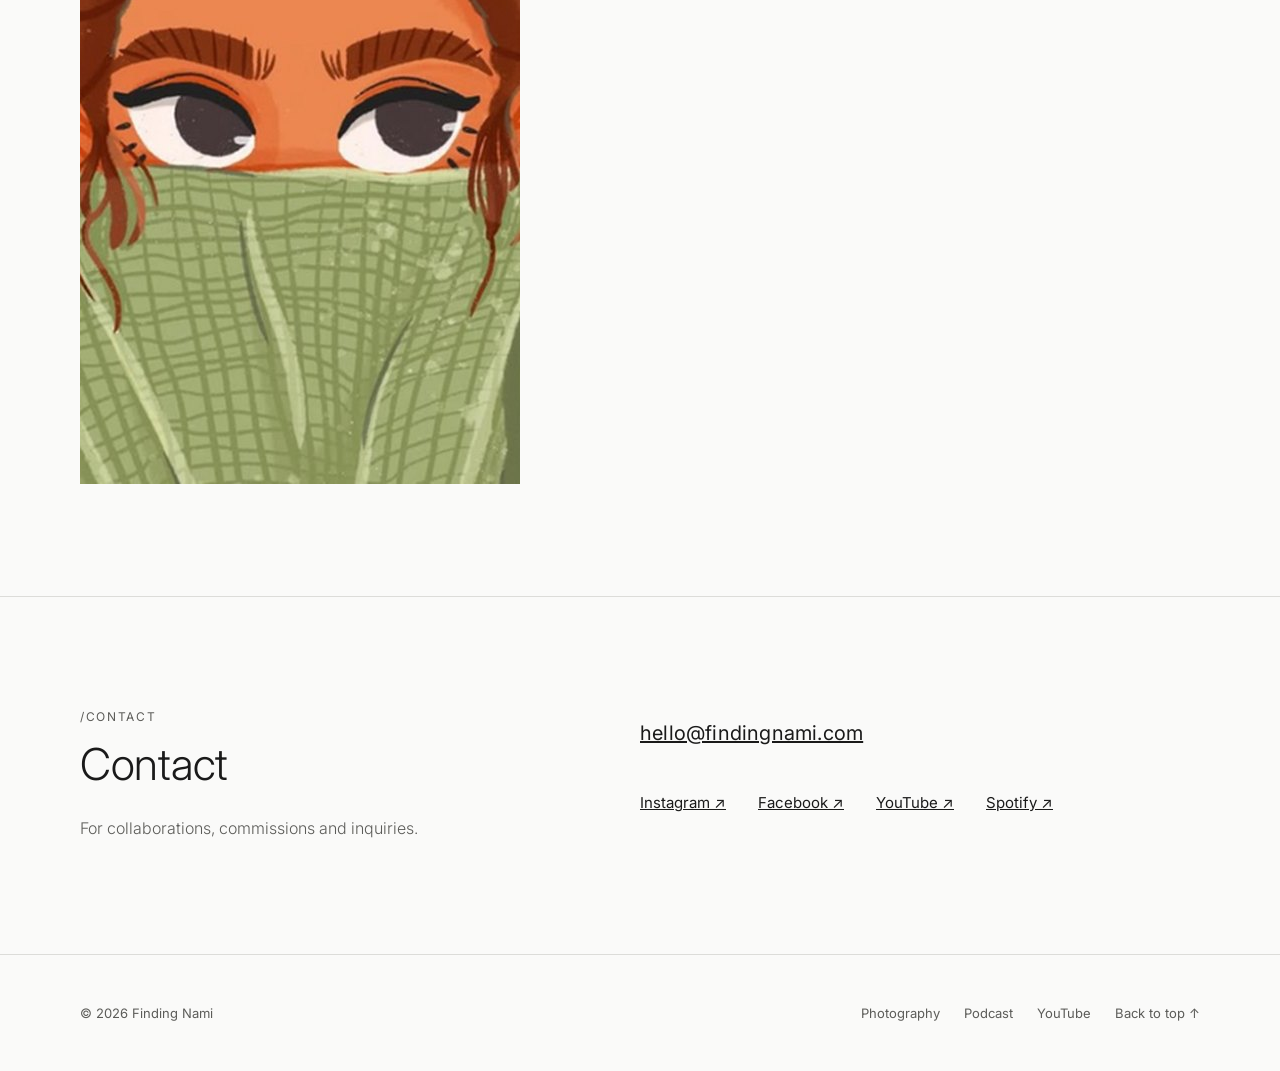
==== commit 98bdb661: "Add files via upload" ====
--- a/index.html
+++ b/index.html
@@ -1,210 +1,109 @@
-<!DOCTYPE html>
+<!doctype html>
 <html lang="en">
 <head>
-  <meta charset="UTF-8" />
-  <meta name="viewport" content="width=device-width, initial-scale=1.0" />
-  <title>Finding Nami</title>
-  <link href="https://fonts.googleapis.com/css2?family=Meow+Script&family=Poppins:wght@300;400;600&display=swap" rel="stylesheet">
-  <link rel="stylesheet" href="styles.css">
+<meta charset="utf-8">
+<meta name="viewport" content="width=device-width, initial-scale=1">
+<title>Finding Nami</title>
+<meta name="description" content="Lost and found in the art of lifelong learning. Photography, iOS apps, podcast and YouTube by Finding Nami.">
+<link rel="preconnect" href="https://fonts.googleapis.com">
+<link rel="preconnect" href="https://fonts.gstatic.com" crossorigin>
+<link href="https://fonts.googleapis.com/css2?family=Fraunces:opsz,wght,SOFT@9..144,300..900,0..100&family=Inter:wght@300;400;500&display=swap" rel="stylesheet">
+<link rel="stylesheet" href="/assets/style.css">
+<script>document.documentElement.className='js'</script>
+<script src="/assets/site.js" defer></script>
 </head>
 <body>
-  <header>
-    <div class="header-inner">
-    <div class="logo">
-        <img src="Assets/findingnami-logo.png" alt="Finding Nami Logo" />
-    </div>
-    <nav class="desktop-nav">
-      <a href="#start">START HERE</a>
-      <a href="#youtube">YOUTUBE</a>
-      <a href="#podcast">PODCAST</a>
-      <a href="#connect">LET'S CONNECT</a>
-    </nav>
-    <div class="hamburger" id="hamburger">
-      <div class="bar"></div>
-      <div class="bar"></div>
-      <div class="bar"></div>
-    </div>
-    <nav class="mobile-nav" id="mobileNav">
-      <a href="#start">START HERE</a>
-      <a href="#youtube">YOUTUBE</a>
-      <a href="#podcast">PODCAST</a>
-      <a href="#connect">LET'S CONNECT</a>
-    </nav>
-  </header>
 
-  <section class="hero">
-    <div class="hero-text">
-      <h1 class="fade-left">choose yourself</h1>
-      <p>let's get lost and be found in the art of self-discovery</p>
-      <div class="buttons">
-        <a href="#podcast" class="btn-outline">Listen to Podcast</a>
-        <a href="#youtube" class="btn-filled">Watch on YouTube</a>
-      </div>
-    </div>
-    <div class="hero-img">
-      <img src="Assets/hero-image.png" alt="podcast art" />
-    </div>
+<header class="wrap site-header">
+  <a class="wordmark serif" href="/">findingnami</a>
+  <nav class="nav" aria-label="Main">
+    <a href="https://findingnami.myportfolio.com">Photography</a>
+    <a href="/apps/">iOS Apps</a>
+    <a href="https://open.spotify.com/show/1L1lXG83sHGZ2fkeadP5fZ">Podcast</a>
+    <a href="https://www.youtube.com/@itsfindingnami">YouTube</a>
+    <a href="/#about">About</a>
+    <a href="/#contact">Contact</a>
+  </nav>
+</header>
+
+<main>
+  <section class="wrap hero" id="top">
+    <h1 class="display xl serif reveal">Lost and found in the art of lifelong learning.</h1>
+  </section>
+
+  <section class="band">
+    <div class="wrap cards">
+      <article class="card reveal" style="--d:0ms">
+        <div class="eyebrow">Explore</div>
+        <h2>Photography</h2>
+        <p>Portrait, event, food and street photography.</p>
+        <a class="go" href="https://findingnami.myportfolio.com">View portfolio ↗</a>
+      </article>
+      <article class="card reveal" style="--d:100ms">
+        <div class="eyebrow">Download</div>
+        <h2>iOS Apps</h2>
+        <p>Readfully, an iOS app by Finding Nami.</p>
+        <a class="go" href="/apps/">Download apps →</a>
+      </article>
+      <article class="card reveal" style="--d:200ms">
+        <div class="eyebrow">Listen</div>
+        <h2>Podcast</h2>
+        <p>For every Filipina still figuring it out, still learning, still becoming. Because growth isn't a straight line, sometimes you have to get a little lost to find what you're really looking for.</p>
+        <a class="go" href="https://open.spotify.com/show/1L1lXG83sHGZ2fkeadP5fZ">Listen on Spotify ↗</a>
+      </article>
+      <article class="card reveal" style="--d:300ms">
+        <div class="eyebrow">Watch</div>
+        <h2>YouTube</h2>
+        <p>Photography &amp; lifelong learning.</p>
+        <a class="go" href="https://www.youtube.com/@itsfindingnami">Watch on YouTube ↗</a>
+      </article>
     </div>
   </section>
 
-  <section id="start">
-  <div class="wrapper">
-    <h2 class="section-title">5 days to clarity</h2>
-    <p class="subheading">
-      Join the <strong>FREE</strong> 5-day Clarity Email Course.<br />
-      Daily reflections to help you realign your life and work—one step at a time.
-    </p>
-
-<div class="beehiiv-wrapper">
-  <iframe 
-  src="https://subscribe-forms.beehiiv.com/7eb0eda3-1965-4db3-85fc-6cc9157472f8"
-  class="beehiiv-embed"
-  frameborder="0"
-  scrolling="no"
-  width="100%"
-  style="max-width: 600px; min-width: 320px; width: 100%; border: none;">
-</iframe>
-</div>
-
-    <!--<div data-beehiiv-form="7eb0eda3-1965-4db3-85fc-6cc9157472f8" data-beehiiv-form-embed="true"></div>
-    <script async src="https://subscribe-forms.beehiiv.com/embed.js"></script> -->
-  </div> 
-</section>
-
-
-  
-
-  
-
-
-
-  <section id="podcast" class="fade-in">
-    <div class="wrapper">
-  <h2 class="section-title">featured episodes</h2>
-
-  <!-- Auto-updating latest episode (Spotify Show Embed) -->
-  <div class="podcast-latest">
-    <iframe 
-      style="border-radius:12px" 
-      src="https://open.spotify.com/embed/show/1L1lXG83sHGZ2fkeadP5fZ" 
-      width="100%" 
-      height="152" 
-      frameborder="0" 
-      allow="autoplay; clipboard-write; encrypted-media; fullscreen; picture-in-picture" 
-      loading="lazy">
-    </iframe>
-  </div>
-
-  <!-- Manually added recent episodes -->
-  <div class="podcast-grid">
-    <!-- Replace EPISODE_ID_1 and EPISODE_ID_2 with your real ones -->
-    <iframe 
-      style="border-radius:12px" 
-      src="https://open.spotify.com/embed/episode/2FotekSiltUQz8Az6QCmD9" 
-      width="100%" 
-      height="152" 
-      frameborder="0" 
-      allow="autoplay; clipboard-write; encrypted-media; fullscreen; picture-in-picture" 
-      loading="lazy">
-    </iframe>
-
-    <iframe 
-      style="border-radius:12px" 
-      src="https://open.spotify.com/embed/episode/4nx0Om9UaBrQkd7lR9Ir2S" 
-      width="100%" 
-      height="152" 
-      frameborder="0" 
-      allow="autoplay; clipboard-write; encrypted-media; fullscreen; picture-in-picture" 
-      loading="lazy">
-    </iframe>
-  </div>
-
-  <div class="buttons center-btn">
-        <a href="https://open.spotify.com/show/1L1lXG83sHGZ2fkeadP5fZ" class="btn-filled">Listen to More Episodes</a>
-      </div>
-</div>
-</section>
-
-<section id="youtube" class="fade-in">
-    <div class="wrapper">
-  <h2 class="section-title">featured videos</h2>
-  <div class="playlist-container">
-    
-    <!-- Main Playlist (Left) -->
-    <div class="main-playlist">
-      <iframe 
-        width="100%" 
-        height="500" 
-        src="https://www.youtube.com/embed/videoseries?list=UU6l19gkK8lrSNndKZn0g7qA" 
-        frameborder="0" 
-        allow="accelerometer; autoplay; clipboard-write; encrypted-media; gyroscope; picture-in-picture" 
-        allowfullscreen>
-      </iframe>
-    </div>
-
-    <!-- Sidebar Playlists (Right) -->
-    <div class="sidebar-playlists">
-      <iframe 
-        width="100%" 
-        height="150" 
-        src="https://www.youtube.com/embed/videoseries?list=PL9J-J-fU6z0ut56jv21uijq3hP5XPcJ7s" 
-        frameborder="0" 
-        allowfullscreen>
-      </iframe>
-      <iframe 
-        width="100%" 
-        height="150" 
-        src="https://www.youtube.com/embed/videoseries?list=PL9J-J-fU6z0tZ53-jjkLgptfhuTUybLL_" 
-        frameborder="0" 
-        allowfullscreen>
-      </iframe>
-      <iframe 
-        width="100%" 
-        height="150" 
-        src="https://www.youtube.com/embed/videoseries?list=PL9J-J-fU6z0t3MOR-mCqgVOJbLePaRjXH" 
-        frameborder="0" 
-        allowfullscreen>
-      </iframe>
-    </div>
-
-  </div>
-
-  <div class="buttons center-btn">
-        <a href="https://youtube.com/@itsfindingnami" class="btn-filled">Watch More Videos</a>
+  <section class="band" id="about">
+    <div class="wrap split">
+      <img class="about-img reveal" src="/assets/about.jpg" width="900" height="900" alt="Illustrated portrait of Rachel peeking over a green sweater">
+      <div class="about-copy">
+        <div class="eyebrow reveal">/about</div>
+        <h2 class="h2 reveal" style="--d:80ms">About</h2>
+        <p class="big reveal" style="--d:160ms">Hi, I'm Rachel, a photographer and iOS developer. I live to capture candid moments and inspire women to make their mark in every frame.</p>
+        <p class="rest reveal" style="--d:240ms">When I'm not behind the camera or building apps, I run the operations of a technology advisory company and bake my favorite muffins. I'm also currently taking up information systems.</p>
+        <p class="rest reveal" style="--d:320ms">For inquiries and collaborations, feel free to <a href="/#contact">connect</a> with me.</p>
       </div>
     </div>
-</section>
+  </section>
 
+  <section class="band" id="contact">
+    <div class="wrap split" style="gap:40px 80px">
+      <div class="contact-side reveal">
+        <div class="eyebrow">/contact</div>
+        <h2 class="h2">Contact</h2>
+        <p class="muted" style="margin:28px 0 0;max-width:360px;font-size:16px;line-height:1.6;font-weight:300">For collaborations, commissions and inquiries.</p>
+      </div>
+      <div class="contact-main reveal" style="--d:120ms">
+        <a class="email" href="mailto:hello@findingnami.com">hello@findingnami.com</a>
+        <ul class="socials">
+          <li><a href="https://instagram.com/itsfindingnami">Instagram ↗</a></li>
+          <li><a href="https://facebook.com/itsfindingnami">Facebook ↗</a></li>
+          <li><a href="https://www.youtube.com/@itsfindingnami">YouTube ↗</a></li>
+          <li><a href="https://open.spotify.com/show/1L1lXG83sHGZ2fkeadP5fZ">Spotify ↗</a></li>
+        </ul>
+      </div>
+    </div>
+  </section>
+</main>
 
-  <section id="connect" class="fade-in">
-  <h2 class="section-title">let's connect</h2>
-  <form action="https://formsubmit.co/itsfindingnami@gmail.com" method="POST">
-    <input type="text" name="name" placeholder="Name" required />
-    <input type="email" name="email" placeholder="Email" required />
-    <textarea name="message" rows="5" placeholder="Message" required></textarea>
-
-    <input type="hidden" name="_captcha" value="false">
-    <!-- Optional redirect -->
-    <!-- <input type="hidden" name="_next" value="https://yourdomain.com/thank-you.html"> -->
-
-    <button class="btn-filled" type="submit">Send Message</button>
-  </form>
-<section id="social-links">
-  <div class="connect-social">
-    <p class="social-handle">Let's connect on <strong>TikTok</strong></p>
-    <div class="tiktok-btn">
-      <a href="https://tiktok.com/@itsfindingnami" class="tiktok-btn-outline">@itsfindingnami</a>
-    </div>
+<footer class="band">
+  <div class="wrap site-footer">
+    <span>© 2026 Finding Nami</span>
+    <nav class="nav" aria-label="Footer">
+      <a href="https://findingnami.myportfolio.com">Photography</a>
+      <a href="https://open.spotify.com/show/1L1lXG83sHGZ2fkeadP5fZ">Podcast</a>
+      <a href="https://www.youtube.com/@itsfindingnami">YouTube</a>
+      <a href="/#top">Back to top ↑</a>
+    </nav>
   </div>
-</section>
-
-
-
-  <footer>
-    &copy; 2025 Finding Nami. All rights reserved.
-  </footer>
-
-  <script src="script.js" defer></script>
+</footer>
 
 </body>
-</html>+</html>
--- a/assets/style.css
+++ b/assets/style.css
@@ -0,0 +1,100 @@
+:root{--bg:#FAFAF9;--ink:#1A1A1A;--muted:#5C5C59;--line:#DCDCD9;--tile:#E7E6E3;--ease:cubic-bezier(.2,.7,.2,1)}
+*{box-sizing:border-box}
+html{scroll-behavior:smooth;scroll-padding-top:24px}
+body{margin:0;font-family:'Inter',system-ui,sans-serif;background:var(--bg);color:var(--ink);-webkit-font-smoothing:antialiased;animation:pageIn .7s var(--ease) backwards}
+@keyframes pageIn{from{opacity:0}to{opacity:1}}
+html.leaving body{opacity:0;transition:opacity .22s ease}
+a{color:var(--ink);transition:color .25s ease}
+a:hover{color:var(--muted)}
+img{display:block;max-width:100%}
+.serif{font-family:'Fraunces',Georgia,serif;font-variation-settings:'SOFT' 100}
+.wrap{max-width:1200px;margin:0 auto;padding:0 40px}
+.band{border-top:1px solid var(--line)}
+
+/* header + nav */
+.site-header{padding-top:28px;padding-bottom:28px;display:flex;flex-wrap:wrap;align-items:center;justify-content:space-between;gap:16px 40px}
+.wordmark{font-size:28px;font-weight:900;letter-spacing:-.01em;text-decoration:none}
+.nav{display:flex;flex-wrap:wrap;gap:8px 32px;font-size:14px;letter-spacing:.02em}
+.nav a{display:inline-block;padding:10px 0;text-decoration:none;background:linear-gradient(currentColor,currentColor) 0 calc(100% - 8px)/0 1px no-repeat;transition:background-size .35s var(--ease),color .25s ease}
+.nav a:hover{background-size:100% 1px}
+
+/* type */
+.eyebrow{font-size:12px;letter-spacing:.14em;text-transform:uppercase;color:var(--muted)}
+.eyebrow a{color:var(--muted)}
+.display{margin:40px 0 0;font-size:clamp(44px,7vw,88px);line-height:1;font-weight:400;letter-spacing:-.03em}
+.display.xl{margin-top:0;max-width:960px;font-size:clamp(44px,8vw,112px)}
+.h2{margin:16px 0 0;font-size:44px;line-height:1.1;font-weight:300;letter-spacing:-.01em}
+.lede{margin:28px 0 0;max-width:640px;font-size:20px;line-height:1.5;font-weight:300}
+.muted{color:var(--muted)}
+.small{font-size:13px;line-height:1.6;color:var(--muted)}
+
+/* buttons */
+.btn{display:inline-flex;align-items:center;min-height:48px;padding:0 28px;border:1px solid var(--ink);font-size:14px;letter-spacing:.04em;text-decoration:none;transition:background .3s var(--ease),color .3s var(--ease)}
+.btn:hover{background:var(--ink);color:var(--bg)}
+.go{display:inline-flex;align-items:center;min-height:44px;font-size:14px;letter-spacing:.04em;text-decoration:none}
+.go:hover{text-decoration:underline;text-underline-offset:6px}
+
+/* home */
+.hero{padding-top:96px;padding-bottom:112px}
+.cards{display:flex;flex-wrap:wrap;gap:20px;padding-top:72px;padding-bottom:112px}
+.card{flex:1 1 240px;min-width:0;min-height:380px;padding:32px;border:1px solid var(--line);display:flex;flex-direction:column;gap:16px;transition:border-color .35s var(--ease),transform .35s var(--ease)}
+.cards .card:hover{border-color:var(--ink);transform:translateY(-4px)}
+.card h2{margin:0;font-size:32px;line-height:1.1;font-weight:300;letter-spacing:-.01em}
+.card p{margin:0;font-size:15px;line-height:1.6;font-weight:300;color:var(--muted)}
+.card .go{margin-top:auto}
+.split{padding-top:112px;padding-bottom:112px;display:flex;flex-wrap:wrap;gap:56px 80px;align-items:flex-start}
+.about-img{flex:1 1 320px;max-width:440px;width:100%;aspect-ratio:1/1;object-fit:cover}
+.about-copy{flex:1 1 400px;min-width:0}
+.about-copy p{max-width:560px}
+.about-copy .big{margin:32px 0 0;font-size:19px;line-height:1.65;font-weight:300}
+.about-copy .rest{margin:20px 0 0;font-size:16px;line-height:1.7;font-weight:300;color:var(--muted)}
+.contact-side{flex:1 1 320px;min-width:0}
+.contact-main{flex:1 1 400px;min-width:0}
+.email{display:inline-flex;align-items:center;min-height:48px;font-size:20px;letter-spacing:.01em;overflow-wrap:anywhere}
+.socials{margin:24px 0 0;padding:0;list-style:none;display:flex;flex-wrap:wrap;gap:8px 32px;font-size:15px}
+.socials a{display:inline-flex;align-items:center;min-height:44px}
+
+/* page heads + rows */
+.page-head{padding-top:72px;padding-bottom:80px}
+.row{padding:48px 0;border-bottom:1px solid var(--line);display:flex;flex-wrap:wrap;gap:16px 56px}
+.row:last-child{border-bottom:0}
+.row h2{flex:1 1 280px;margin:0;font-size:26px;line-height:1.2;font-weight:300;letter-spacing:-.01em}
+.row p{flex:2 1 420px;min-width:0;margin:0;max-width:620px;font-size:16px;line-height:1.7;font-weight:300;color:var(--muted)}
+.row.sm{padding:40px 0}
+.row.sm h2{font-size:22px;line-height:1.25;font-weight:400}
+.row.sm p a,.row p a{color:var(--ink)}
+
+/* app pages */
+.app-hero{display:flex;flex-wrap:wrap;align-items:center;gap:40px 56px;margin-top:40px}
+.app-icon{flex:none;width:160px;height:160px;border-radius:36px;object-fit:cover}
+.app-hero .text{flex:1 1 400px;min-width:0}
+.app-hero .display{margin-top:0;font-size:clamp(48px,8vw,96px)}
+.app-hero .lede{font-size:22px}
+.intro{margin:64px 0 0;max-width:680px;font-size:17px;line-height:1.7;font-weight:300;color:var(--muted)}
+.cta-row{padding-top:72px;padding-bottom:96px;display:flex;flex-wrap:wrap;align-items:center;justify-content:space-between;gap:32px 40px}
+.cta-row .q{margin:0;font-size:17px;line-height:1.6;font-weight:300}
+.cta-row .small{margin:12px 0 0}
+.btn-row{display:flex;flex-wrap:wrap;gap:16px}
+.app-card{margin-top:56px;max-width:560px;padding:32px;border:1px solid var(--line);display:flex;align-items:center;gap:24px;transition:border-color .35s var(--ease),transform .35s var(--ease)}
+.app-card:hover{border-color:var(--ink);transform:translateY(-4px)}
+.app-card .app-icon{width:88px;height:88px;border-radius:20px}
+.app-card h2{margin:0;font-size:24px;font-weight:400}
+.app-card p{margin:8px 0 12px;font-size:15px;line-height:1.6;font-weight:300;color:var(--muted)}
+.app-links{display:flex;flex-wrap:wrap;gap:0 24px;font-size:14px}
+.app-links a{display:inline-flex;align-items:center;min-height:44px;letter-spacing:.04em}
+
+/* footer */
+.site-footer{padding-top:40px;padding-bottom:40px;display:flex;flex-wrap:wrap;align-items:center;justify-content:space-between;gap:16px 40px;font-size:13px;color:var(--muted)}
+.site-footer .nav{gap:4px 24px;font-size:13px;letter-spacing:0}
+.site-footer .nav a{color:var(--muted)}
+
+/* scroll reveal: elements start hidden only when JS is running */
+.js .reveal{opacity:0}
+.js .reveal.in{opacity:1;animation:rise .9s var(--ease) var(--d,0ms) backwards}
+@keyframes rise{from{opacity:0;transform:translateY(18px)}to{opacity:1;transform:none}}
+
+@media (prefers-reduced-motion:reduce){
+  html{scroll-behavior:auto}
+  *,*::before,*::after{animation:none!important;transition:none!important}
+  .js .reveal{opacity:1}
+}
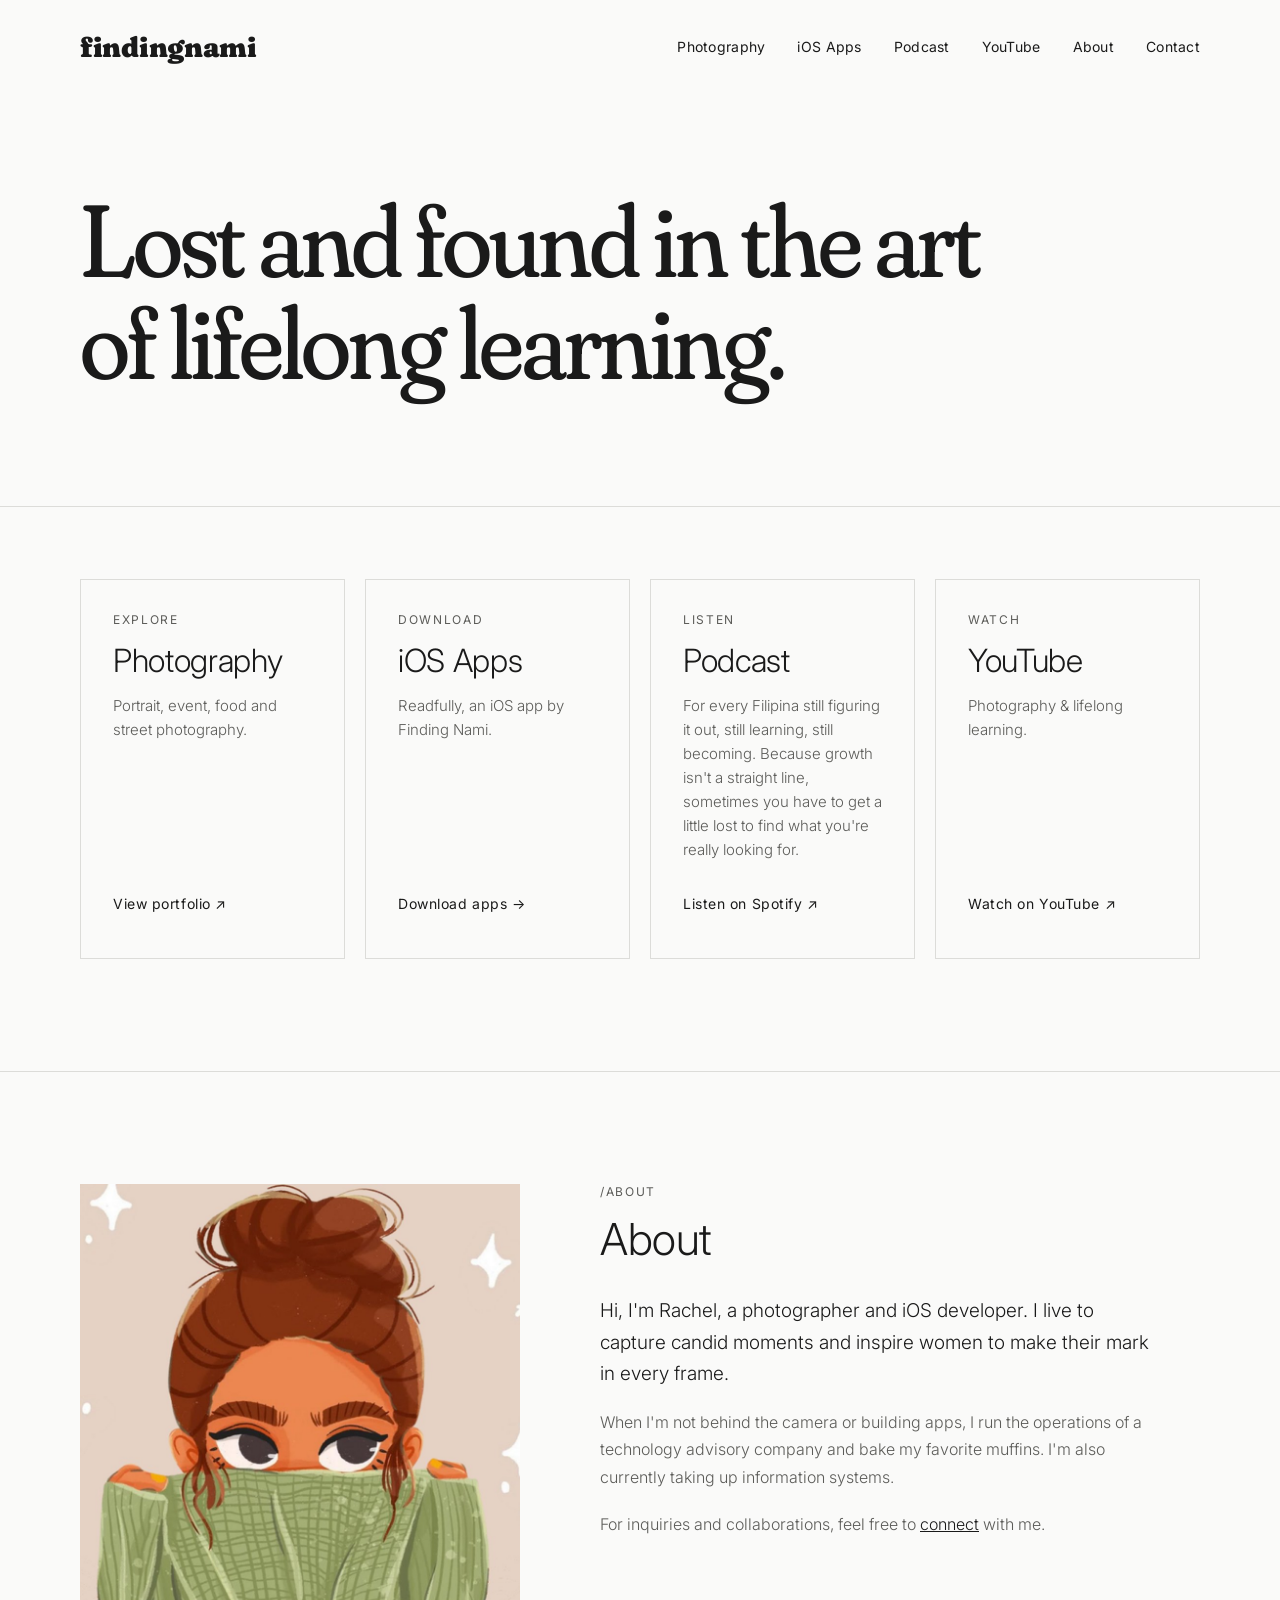
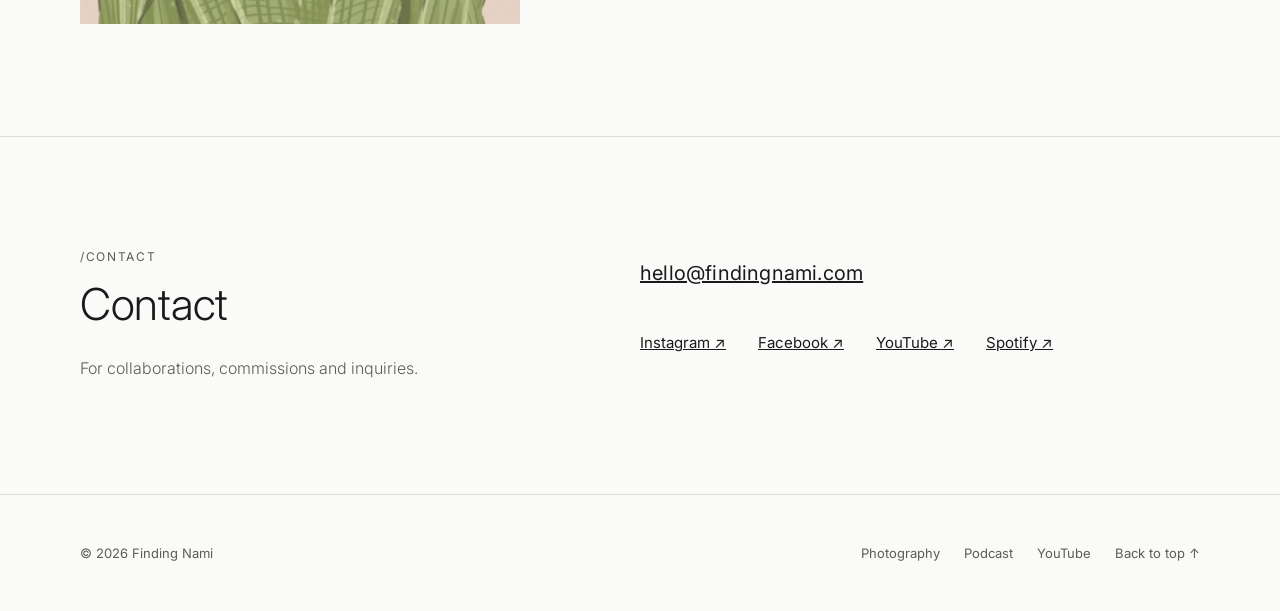
==== commit 82eafe25: "Remove width and height from about image Removed width and height attributes from the about image." ====
--- a/index.html
+++ b/index.html
@@ -62,7 +62,7 @@
 
   <section class="band" id="about">
     <div class="wrap split">
-      <img class="about-img reveal" src="/assets/about.jpg" width="900" height="900" alt="Illustrated portrait of Rachel peeking over a green sweater">
+      <img class="about-img reveal" src="/assets/about.jpg" alt="Illustrated portrait of Rachel peeking over a green sweater">
       <div class="about-copy">
         <div class="eyebrow reveal">/about</div>
         <h2 class="h2 reveal" style="--d:80ms">About</h2>
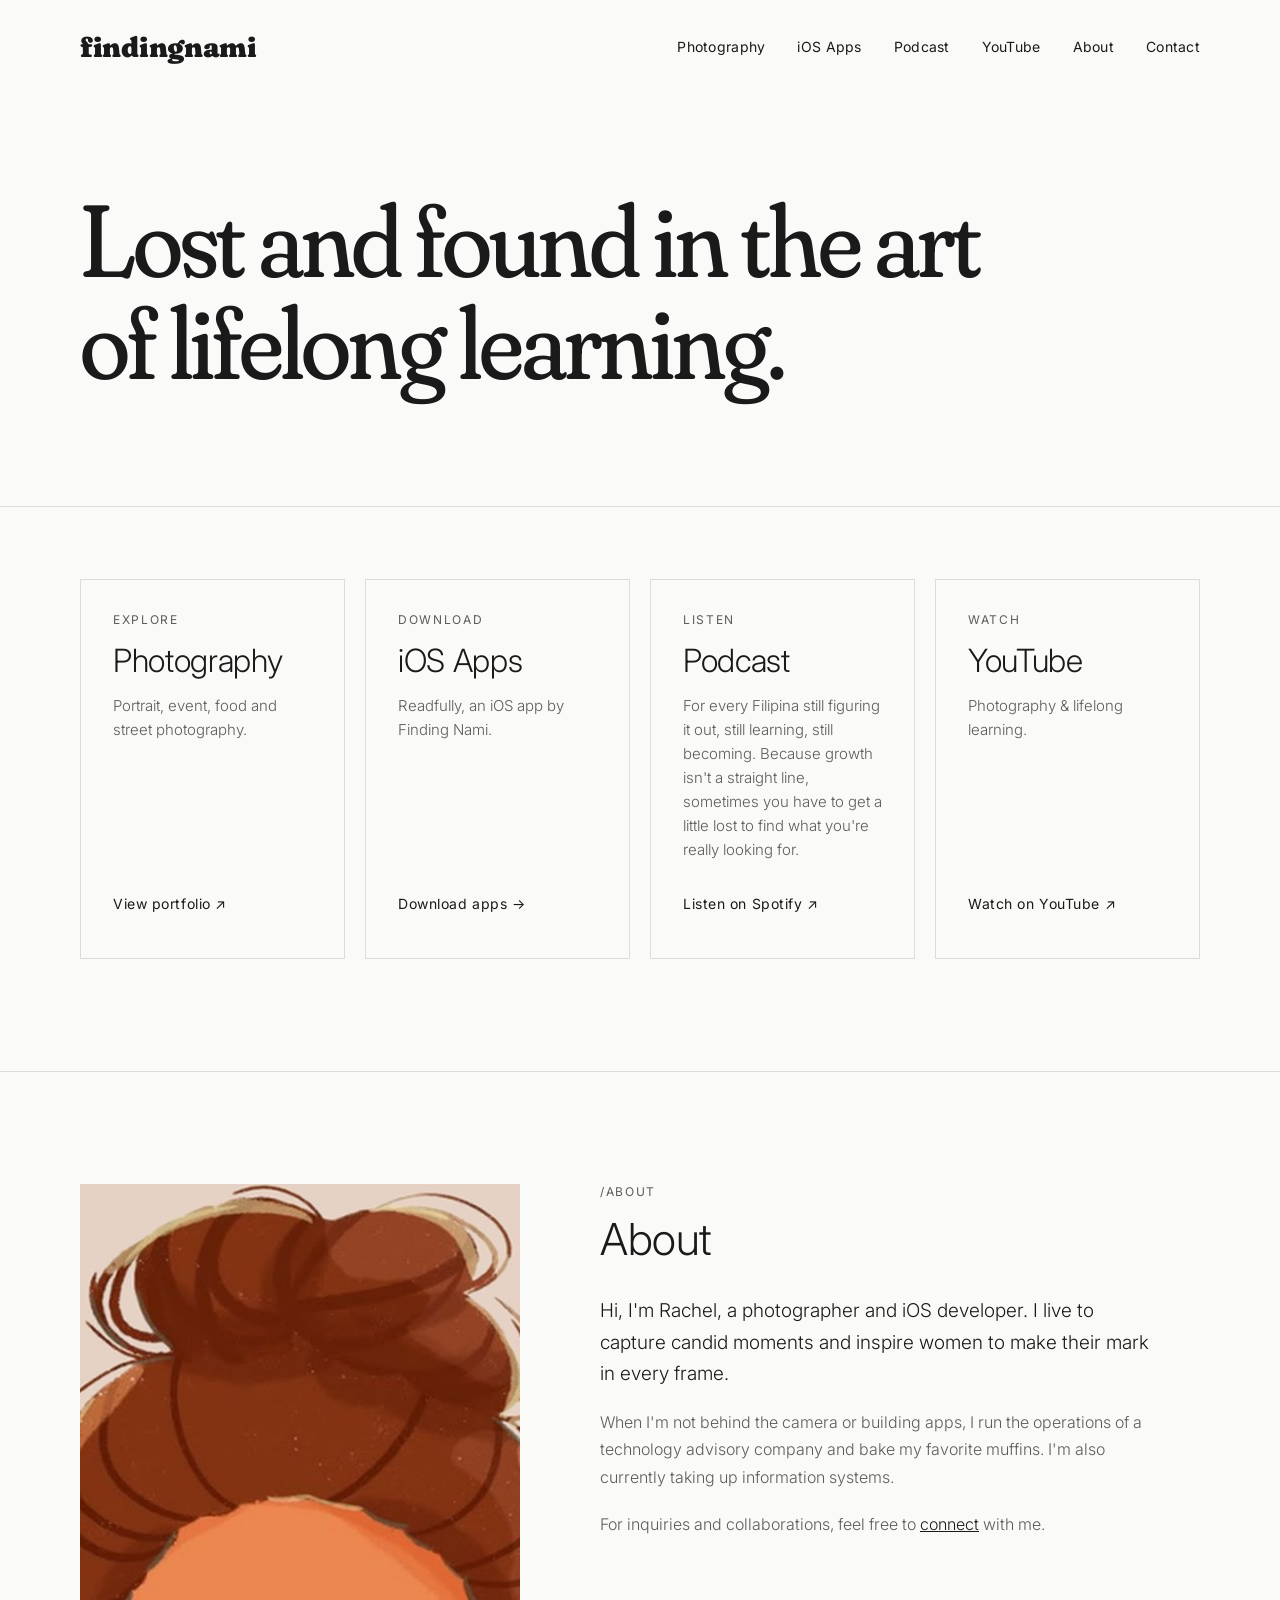
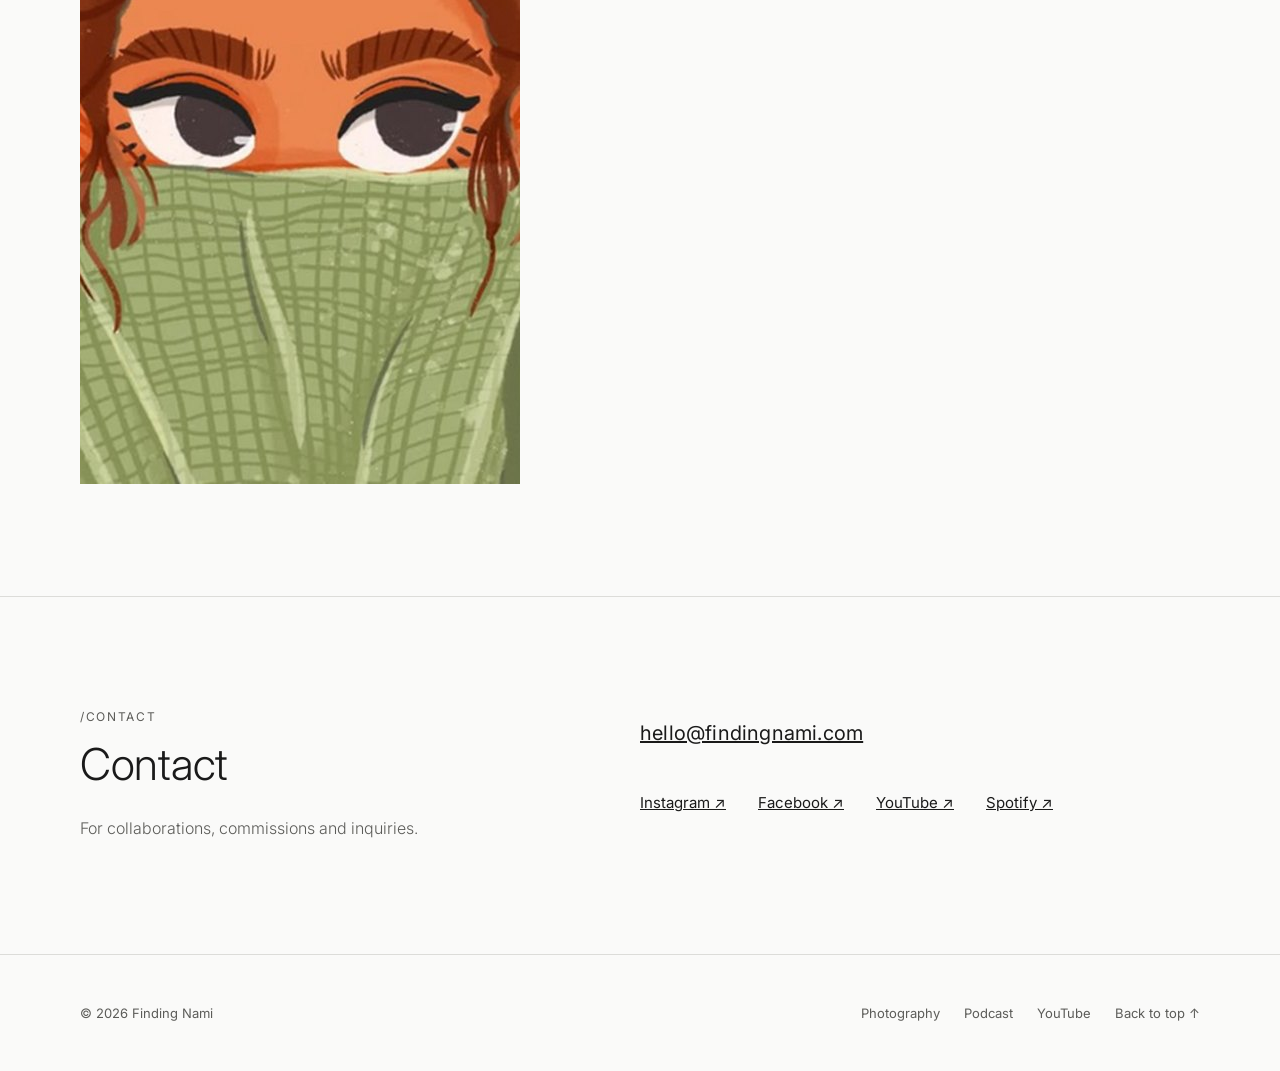
==== commit e404ba69: "Add files via upload" ====
--- a/index.html
+++ b/index.html
@@ -62,7 +62,7 @@
 
   <section class="band" id="about">
     <div class="wrap split">
-      <img class="about-img reveal" src="/assets/about.jpg" alt="Illustrated portrait of Rachel peeking over a green sweater">
+      <img class="about-img reveal" src="/assets/about.jpg" width="900" height="900" alt="Illustrated portrait of Rachel peeking over a green sweater">
       <div class="about-copy">
         <div class="eyebrow reveal">/about</div>
         <h2 class="h2 reveal" style="--d:80ms">About</h2>
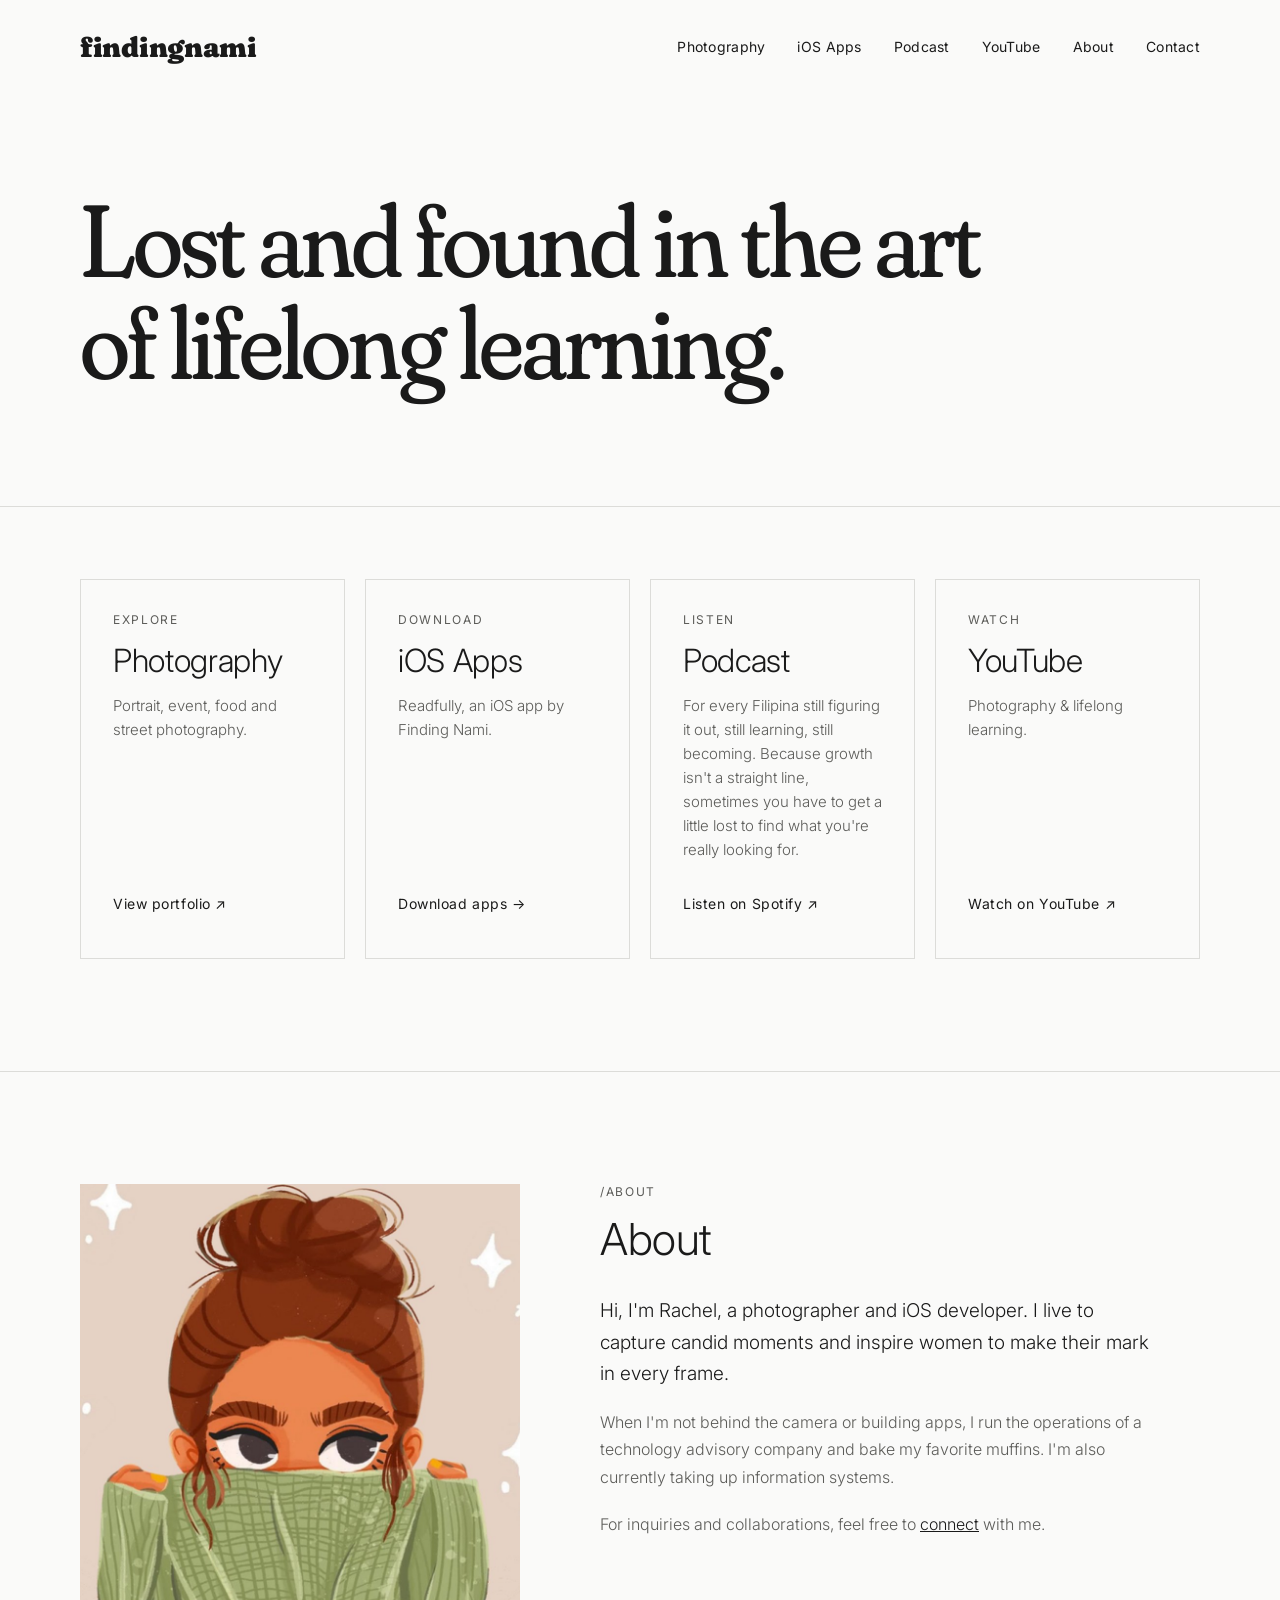
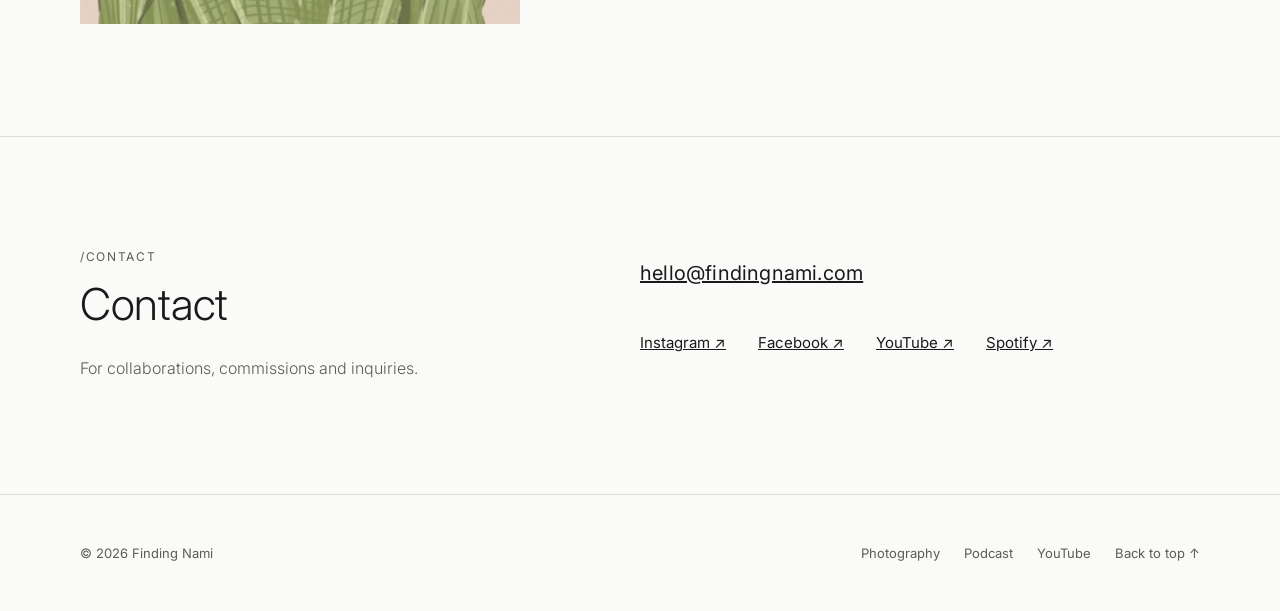
==== commit 7ec9a109: "Remove width and height from about image Removed width and height attributes from the about image." ====
--- a/index.html
+++ b/index.html
@@ -62,7 +62,7 @@
 
   <section class="band" id="about">
     <div class="wrap split">
-      <img class="about-img reveal" src="/assets/about.jpg" width="900" height="900" alt="Illustrated portrait of Rachel peeking over a green sweater">
+      <img class="about-img reveal" src="/assets/about.jpg" alt="Illustrated portrait of Rachel peeking over a green sweater">
       <div class="about-copy">
         <div class="eyebrow reveal">/about</div>
         <h2 class="h2 reveal" style="--d:80ms">About</h2>
